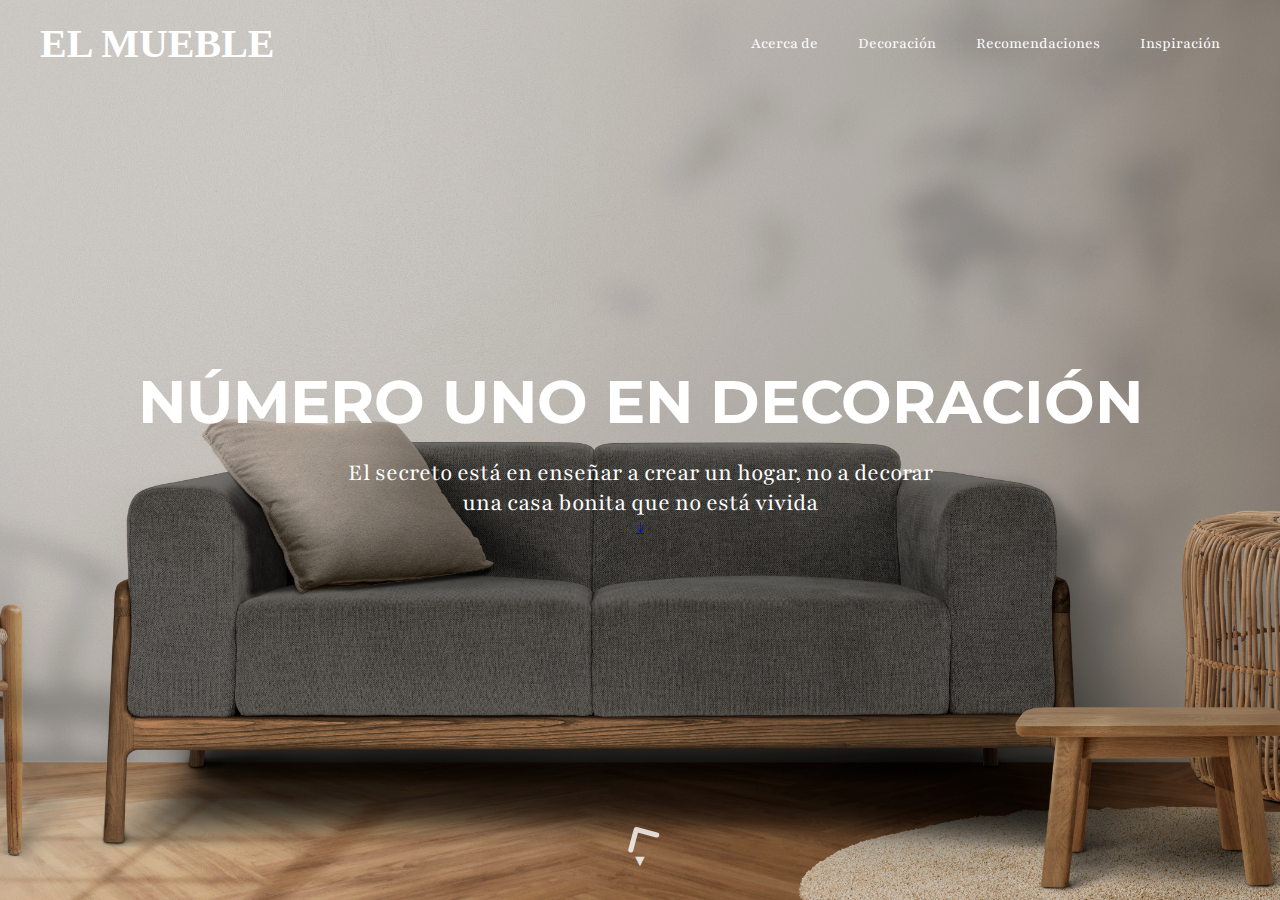
==== index.html @ ddbf0766 "Avance de proyecto" ====
<!DOCTYPE html>
<html lang="en">
<head>
    <meta charset="UTF-8">
    <meta name="viewport" content="width=device-width, initial-scale=1.0">
    <title>Document</title>
    <link rel="preconnect" href="https://fonts.googleapis.com">
<link rel="preconnect" href="https://fonts.gstatic.com" crossorigin>
<link href="https://fonts.googleapis.com/css2?family=Alegreya:ital,wght@0,400..900;1,400..900&family=Dancing+Script:wght@400..700&family=Playfair:ital,opsz,wght@0,5..1200,300..900;1,5..1200,300..900&display=swap" rel="stylesheet">
<link rel="preconnect" href="https://fonts.googleapis.com">
<link rel="preconnect" href="https://fonts.gstatic.com" crossorigin>
<link href="https://fonts.googleapis.com/css2?family=Alegreya:ital,wght@0,400..900;1,400..900&family=Dancing+Script:wght@400..700&family=Montserrat:ital,wght@0,100..900;1,100..900&family=Playfair:ital,opsz,wght@0,5..1200,300..900;1,5..1200,300..900&display=swap" rel="stylesheet">
    <link rel="stylesheet" href="styles.css">
</head>
<body>
    
</body>
</html>
<!-- Primera Parte de la Página -->
    <!-- Navbar -->
    <header>
        <nav class="navbar">
            <div class="logo">
                <h1>EL MUEBLE</h1>
            </div>
            <ul class="nav-links">
                <li><a href="#">Acerca de</a></li>
                <li><a href="#">Decoración</a></li>
                <li><a href="#">Recomendaciones</a></li>
                <li><a href="#">Inspiración</a></li>
            </ul>
        </nav>
    </header>

    <!-- Sección Principal (Hero) -->
    <section class="hero-section">
        <div class="overlay"></div>
        <div class="content">
            <h1>NÚMERO UNO EN DECORACIÓN</h1>
            <p>El secreto está en enseñar a crear un hogar, no a decorar una casa bonita que no está vivida</p>
            <a href="#next-section" class="arrow-down">&#8595;</a>
        </div>
    </section>

   <!-- Flecha de navegación hacia abajo -->
<a href="#next-section" class="scroll-down">
    &#9660;
</a>

<!-- Flecha de navegación hacia abajo -->
<a href="#next-section" class="scroll-down">
    <svg width="50" height="50" viewBox="0 0 24 24" fill="none" stroke="currentColor" stroke-width="2" stroke-linecap="round" stroke-linejoin="round" class="feather feather-chevron-down">
        <polyline points="6 9 12 15 18 9" />
    </svg>
</a>

<!-- Sección siguiente (ejemplo) -->
<section id="next-section">
    <!-- Contenido de la siguiente sección aquí -->
</section>
---- styles.css ----
:root {
    --primary-color: white;
    --secondary-color: #333;
    --accent-color: rgba(0, 0, 0, 0.053);
    --button-bg-hover: white;
    --button-text-hover: black;
    --font-family-primary: 'Arial', sans-serif;
    --font-family-secondary: 'Playfair Display', serif;
    --font-size-h1: 6rem;
    --font-size-h2: 2rem;
    --font-size-p: 1.2rem;
}

/* Reset */
* {
    margin: 0;
    padding: 0;
    box-sizing: border-box;
}

body {
    font-family: var(--font-family-primary);
    color: var(--primary-color);
    margin: 0;
    padding: 0;
}

/* Navbar styles */
.navbar {
    display: flex;
    justify-content: space-between;
    align-items: center;
    padding: 20px 40px;
    position: absolute;
    top: 0;
    width: 100%;
    z-index: 10;
}

.logo h1 {
    font-family: "Playfair Display", bold;
    font-size: 40px;
    font-weight: bold;
}

.nav-links {
    list-style: none;
    display: flex;
}

.nav-links li {
    margin: 0 20px;
}

.nav-links a {
    font-family: Playfair, regular;
    text-decoration: none;
    color: var(--primary-color);
    font-size: 1rem;
}

/* Button Styling */
.shop-now a {
    text-decoration: none;
    border: 2px solid var(--primary-color);
    padding: 10px 20px;
    border-radius: 20px;
    color: var(--primary-color);
    font-size: 1rem;
}

.shop-now a:hover {
    background-color: var(--button-bg-hover);
    color: var(--button-text-hover);
    transition: 0.3s;
}

/* Hero Section */
.hero-section {
    background: url('imagenes/FONDO-F1.jpg') no-repeat center center/cover;
    height: 100vh; /* Full screen height */
    position: relative;
    display: flex;
    justify-content: center;
    align-items: center;
    text-align: center;
}

.overlay {
    position: absolute;
    top: 0;
    left: 0;
    width: 100%;
    height: 100%;
    background-color: var(--accent-color); /* Darken background */
}

.content {
    position: relative;
    z-index: 1;
    color: var(--primary-color);
}

.content h2 {
    font-size: var(--font-size-h2);
    font-weight: 300;
    margin-bottom: 10px;
}

.content h1 {
    font-family: Montserrat, bold;
    font-size: 60px;
    font-weight: bold;
    text-transform: uppercase;
    margin-bottom: 20px;
}

.content p {
    font-family: Playfair, regular;
    font-size: 25px;
    max-width: 600px;
    margin: 0 auto;
}
/* Estilos para la flecha de navegación */
.scroll-down {
    position: absolute;
    bottom: 30px;
    left: 50%;
    transform: translateX(-50%);
    color: var(--primary-color);
    text-decoration: none;
    opacity: 0.8;
    transition: opacity 0.3s;
    z-index: 2;
}

.scroll-down svg {
    width: 60px; /* Tamaño de la flecha */
    height: 60px;
    stroke: var(--primary-color); /* Color de la flecha */
    stroke-width: 2; /* Grosor de las líneas */
    transform: rotate(150deg); /* Ajusta el ángulo aquí */
}

.scroll-down:hover {
    opacity: 1;
}

.scroll-down svg:hover {
    transform: rotate(150deg) scale(1.1); /* Amplía la flecha al pasar el mouse */
}
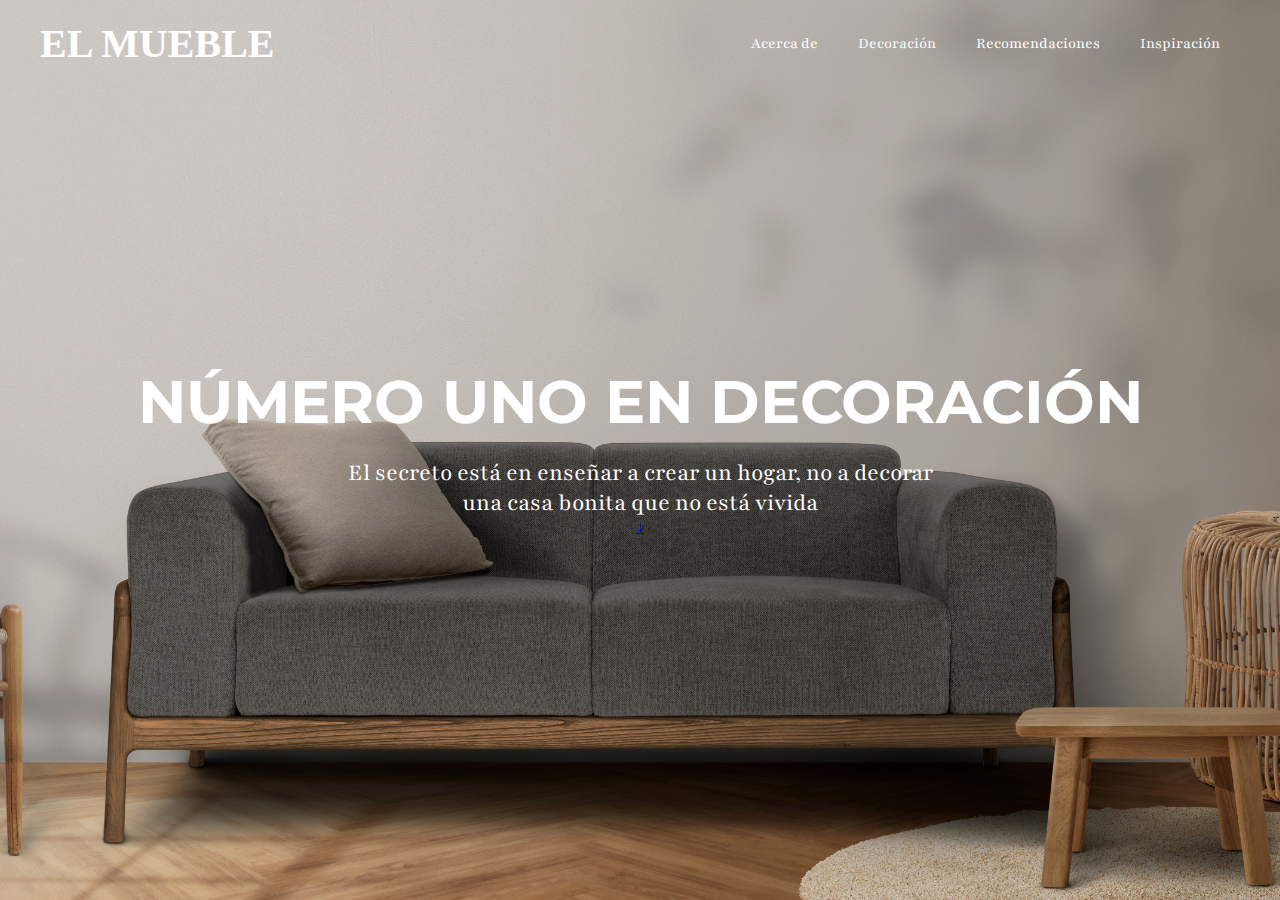
==== commit 2ad4a7c6: "cambios" ====
--- a/index.html
+++ b/index.html
@@ -3,7 +3,7 @@
 <head>
     <meta charset="UTF-8">
     <meta name="viewport" content="width=device-width, initial-scale=1.0">
-    <title>Document</title>
+    <title>El MUEBLE</title>
     <link rel="preconnect" href="https://fonts.googleapis.com">
 <link rel="preconnect" href="https://fonts.gstatic.com" crossorigin>
 <link href="https://fonts.googleapis.com/css2?family=Alegreya:ital,wght@0,400..900;1,400..900&family=Dancing+Script:wght@400..700&family=Playfair:ital,opsz,wght@0,5..1200,300..900;1,5..1200,300..900&display=swap" rel="stylesheet">
@@ -42,19 +42,3 @@
         </div>
     </section>
 
-   <!-- Flecha de navegación hacia abajo -->
-<a href="#next-section" class="scroll-down">
-    &#9660;
-</a>
-
-<!-- Flecha de navegación hacia abajo -->
-<a href="#next-section" class="scroll-down">
-    <svg width="50" height="50" viewBox="0 0 24 24" fill="none" stroke="currentColor" stroke-width="2" stroke-linecap="round" stroke-linejoin="round" class="feather feather-chevron-down">
-        <polyline points="6 9 12 15 18 9" />
-    </svg>
-</a>
-
-<!-- Sección siguiente (ejemplo) -->
-<section id="next-section">
-    <!-- Contenido de la siguiente sección aquí -->
-</section>--- a/styles.css
+++ b/styles.css
@@ -121,31 +121,3 @@
     max-width: 600px;
     margin: 0 auto;
 }
-/* Estilos para la flecha de navegación */
-.scroll-down {
-    position: absolute;
-    bottom: 30px;
-    left: 50%;
-    transform: translateX(-50%);
-    color: var(--primary-color);
-    text-decoration: none;
-    opacity: 0.8;
-    transition: opacity 0.3s;
-    z-index: 2;
-}
-
-.scroll-down svg {
-    width: 60px; /* Tamaño de la flecha */
-    height: 60px;
-    stroke: var(--primary-color); /* Color de la flecha */
-    stroke-width: 2; /* Grosor de las líneas */
-    transform: rotate(150deg); /* Ajusta el ángulo aquí */
-}
-
-.scroll-down:hover {
-    opacity: 1;
-}
-
-.scroll-down svg:hover {
-    transform: rotate(150deg) scale(1.1); /* Amplía la flecha al pasar el mouse */
-}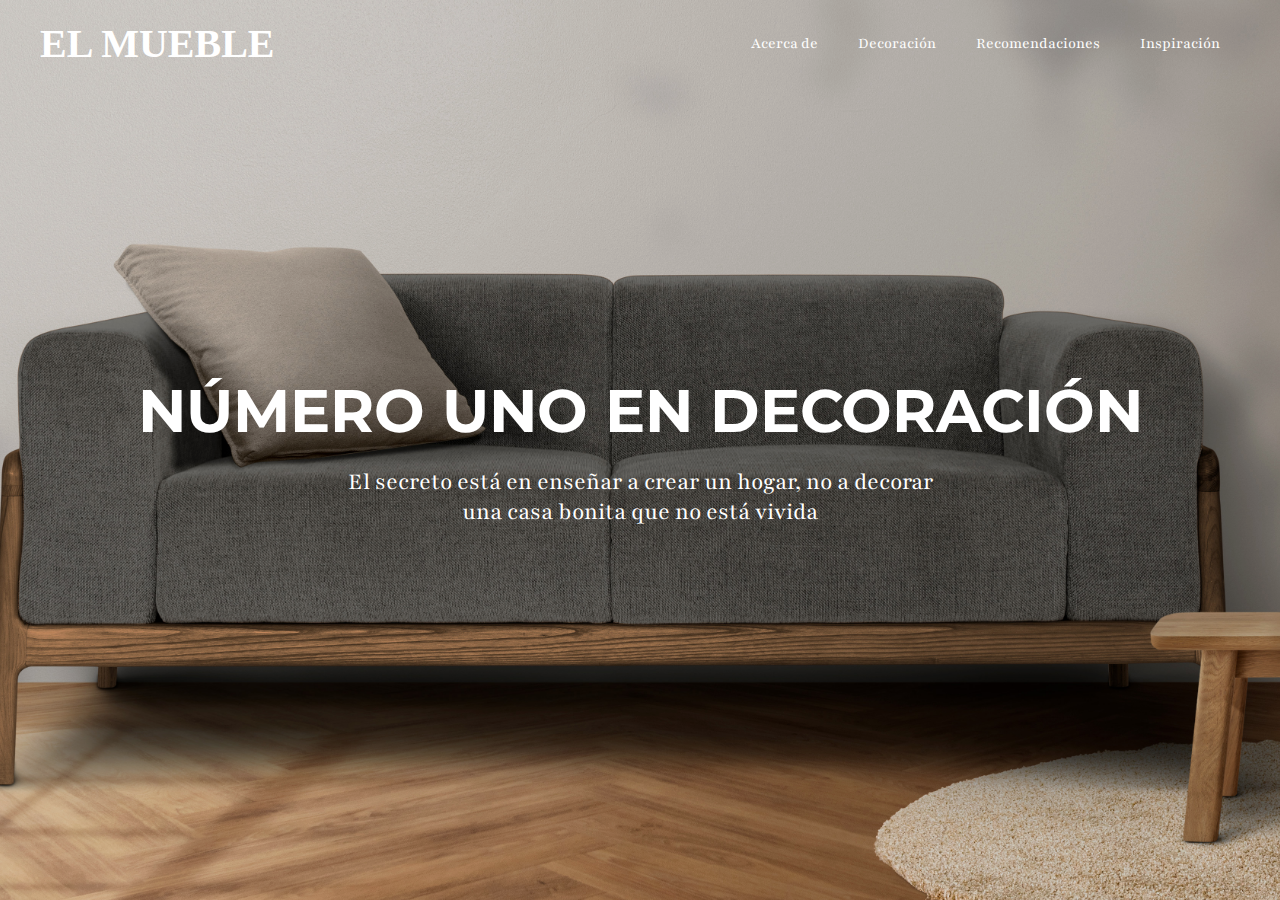
==== commit 39b7773b: "Update index.html" ====
--- a/index.html
+++ b/index.html
@@ -38,7 +38,6 @@
         <div class="content">
             <h1>NÚMERO UNO EN DECORACIÓN</h1>
             <p>El secreto está en enseñar a crear un hogar, no a decorar una casa bonita que no está vivida</p>
-            <a href="#next-section" class="arrow-down">&#8595;</a>
         </div>
     </section>
 
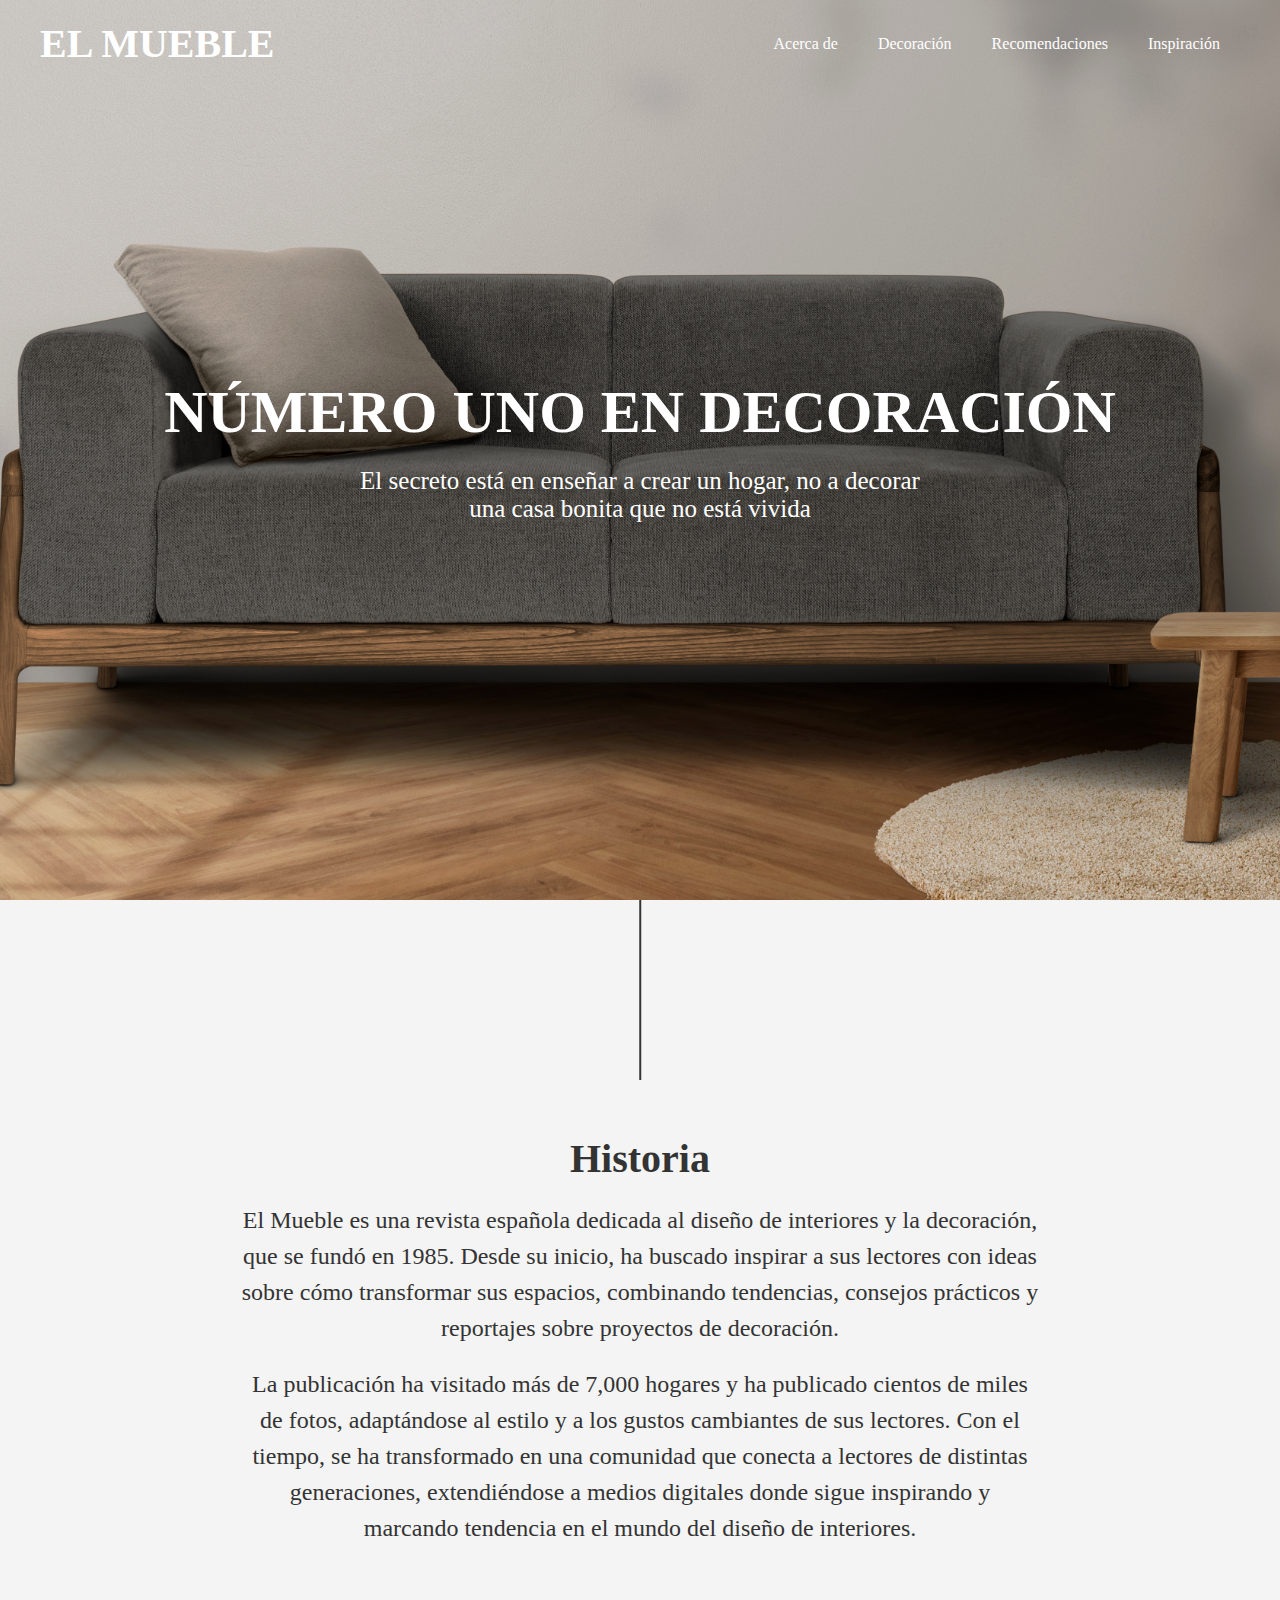
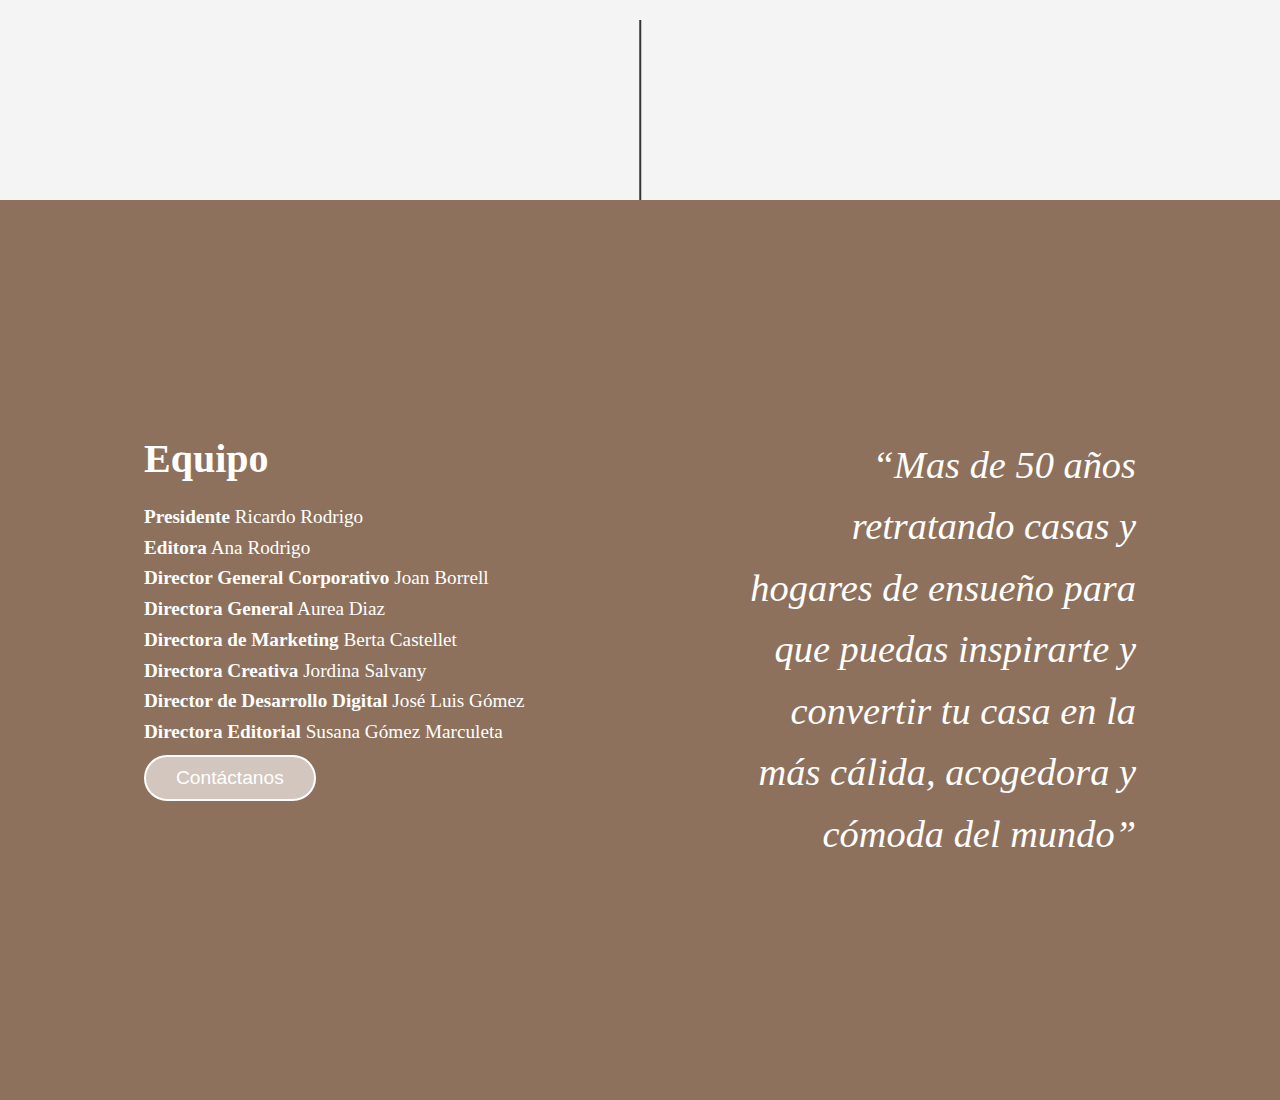
==== commit 2358d00c: "avances" ====
--- a/index.html
+++ b/index.html
@@ -5,18 +5,18 @@
     <meta name="viewport" content="width=device-width, initial-scale=1.0">
     <title>El MUEBLE</title>
     <link rel="preconnect" href="https://fonts.googleapis.com">
-<link rel="preconnect" href="https://fonts.gstatic.com" crossorigin>
-<link href="https://fonts.googleapis.com/css2?family=Alegreya:ital,wght@0,400..900;1,400..900&family=Dancing+Script:wght@400..700&family=Playfair:ital,opsz,wght@0,5..1200,300..900;1,5..1200,300..900&display=swap" rel="stylesheet">
-<link rel="preconnect" href="https://fonts.googleapis.com">
-<link rel="preconnect" href="https://fonts.gstatic.com" crossorigin>
-<link href="https://fonts.googleapis.com/css2?family=Alegreya:ital,wght@0,400..900;1,400..900&family=Dancing+Script:wght@400..700&family=Montserrat:ital,wght@0,100..900;1,100..900&family=Playfair:ital,opsz,wght@0,5..1200,300..900;1,5..1200,300..900&display=swap" rel="stylesheet">
+    <link rel="preconnect" href="https://fonts.gstatic.com" crossorigin>
+    <link href="https://fonts.googleapis.com/css2?family=Alegreya:ital,wght@0,400..900;1,400..900&family=Dancing+Script:wght@400..700&family=Playfair:ital,opsz,wght@0,5..1200,300..900;1,5..1200,300..900&display=swap" rel="stylesheet">
+    <link href="https://fonts.googleapis.com/css2?family=Alegreya:ital,wght@0,400..900;1,400..900&family=Dancing+Script:wght@400..700&family=Montserrat:ital,wght@0,100..900;1,100..900&family=Playfair:ital,opsz,wght@0,5..1200,300..900;1,5..1200,300..900&display=swap" rel="stylesheet">
     <link rel="stylesheet" href="styles.css">
+    <style>
+        /* Desplazamiento suave */
+        html {
+            scroll-behavior: smooth;
+        }
+    </style>
 </head>
 <body>
-    
-</body>
-</html>
-<!-- Primera Parte de la Página -->
     <!-- Navbar -->
     <header>
         <nav class="navbar">
@@ -24,7 +24,7 @@
                 <h1>EL MUEBLE</h1>
             </div>
             <ul class="nav-links">
-                <li><a href="#">Acerca de</a></li>
+                <li><a href="#acerca-de">Acerca de</a></li>
                 <li><a href="#">Decoración</a></li>
                 <li><a href="#">Recomendaciones</a></li>
                 <li><a href="#">Inspiración</a></li>
@@ -32,7 +32,7 @@
         </nav>
     </header>
 
-    <!-- Sección Principal (Hero) -->
+    <!-- Sección Principal -->
     <section class="hero-section">
         <div class="overlay"></div>
         <div class="content">
@@ -41,3 +41,56 @@
         </div>
     </section>
 
+    <!-- Segunda Parte de la Página (Acerca de) -->
+    <section id="acerca-de" class="acerca-de">
+        <div class="info-container">
+            <div class="linea-vertical superior"></div>
+            <div class="about-content">
+                <h1>Historia</h1>
+                <p>El Mueble es una revista española dedicada al diseño de interiores y la decoración, que se fundó en 1985. Desde su inicio, ha buscado inspirar a sus lectores con ideas sobre cómo transformar sus espacios, combinando tendencias, consejos prácticos y reportajes sobre proyectos de decoración.</p>
+                <p>La publicación ha visitado más de 7,000 hogares y ha publicado cientos de miles de fotos, adaptándose al estilo y a los gustos cambiantes de sus lectores. Con el tiempo, se ha transformado en una comunidad que conecta a lectores de distintas generaciones, extendiéndose a medios digitales donde sigue inspirando y marcando tendencia en el mundo del diseño de interiores.</p>
+            </div>
+            <div class="linea-vertical inferior"></div>
+        </div>
+    </section>
+
+    <!-- Tercera Sección -->
+    <section class="tercera-seccion" id="tercera-seccion">
+        <div class="contenido">
+            <div class="parrafo-izquierda">
+                <h1>Equipo</h1>
+                <p><span class="cargo">Presidente</span> Ricardo Rodrigo</p>
+                <p><span class="cargo">Editora</span> Ana Rodrigo</p>
+                <p><span class="cargo">Director General Corporativo</span> Joan Borrell</p>
+                <p><span class="cargo">Directora General</span> Aurea Diaz</p>
+                <p><span class="cargo">Directora de Marketing</span> Berta Castellet</p>
+                <p><span class="cargo">Directora Creativa</span> Jordina Salvany</p>
+                <p><span class="cargo">Director de Desarrollo Digital</span> José Luis Gómez</p>
+                <p><span class="cargo">Directora Editorial</span> Susana Gómez Marculeta</p>
+               <!-- Botón de Contacto -->
+<button class="btn-contact" onclick="mostrarFormulario()">Contáctanos</button>
+
+<!-- Formulario oculto inicialmente -->
+<div id="formulario-contacto" class="formulario-contacto">
+    <h2>Formulario de Contacto</h2>
+    <form id="contact-form">
+        <label for="nombre">Nombre:</label>
+        <input type="text" id="nombre" name="nombre" required>
+        <label for="email">Email:</label>
+        <input type="email" id="email" name="email" required>
+        <label for="mensaje">Mensaje:</label>
+        <textarea id="mensaje" name="mensaje" required></textarea>
+        <button type="submit">Enviar</button>
+    </form>
+</div>
+ </div>
+            <div class="parrafo-derecha">
+                <p>“Mas de 50 años retratando casas y hogares de ensueño para que puedas inspirarte y convertir tu casa en la más cálida, acogedora y cómoda del mundo”</p>
+            </div>
+        </div>
+    </section>
+
+    <!-- Enlace al archivo JavaScript -->
+    <script src="scripts.js"></script>
+</body>
+</html>
--- a/styles.css
+++ b/styles.css
@@ -1,3 +1,4 @@
+/* Variables de colores y tipografías */
 :root {
     --primary-color: white;
     --secondary-color: #333;
@@ -11,13 +12,14 @@
     --font-size-p: 1.2rem;
 }
 
-/* Reset */
+/* Reset de márgenes y padding para evitar inconsistencias entre navegadores */
 * {
     margin: 0;
     padding: 0;
     box-sizing: border-box;
 }
 
+/* Estilos generales del body */
 body {
     font-family: var(--font-family-primary);
     color: var(--primary-color);
@@ -25,7 +27,9 @@
     padding: 0;
 }
 
-/* Navbar styles */
+/* ============================================
+    NAVBAR (Barra de navegación)
+============================================= */
 .navbar {
     display: flex;
     justify-content: space-between;
@@ -38,7 +42,7 @@
 }
 
 .logo h1 {
-    font-family: "Playfair Display", bold;
+    font-family: var(--font-family-secondary);
     font-size: 40px;
     font-weight: bold;
 }
@@ -53,13 +57,15 @@
 }
 
 .nav-links a {
-    font-family: Playfair, regular;
+    font-family: var(--font-family-secondary);
     text-decoration: none;
     color: var(--primary-color);
     font-size: 1rem;
 }
 
-/* Button Styling */
+/* ============================================
+    BOTONES
+============================================= */
 .shop-now a {
     text-decoration: none;
     border: 2px solid var(--primary-color);
@@ -75,7 +81,9 @@
     transition: 0.3s;
 }
 
-/* Hero Section */
+/* ============================================
+    PRIMERA SECCIÓN (Hero Section)
+============================================= */
 .hero-section {
     background: url('imagenes/FONDO-F1.jpg') no-repeat center center/cover;
     height: 100vh; /* Full screen height */
@@ -108,7 +116,7 @@
 }
 
 .content h1 {
-    font-family: Montserrat, bold;
+    font-family: var(--font-family-secondary);
     font-size: 60px;
     font-weight: bold;
     text-transform: uppercase;
@@ -116,8 +124,256 @@
 }
 
 .content p {
-    font-family: Playfair, regular;
+    font-family: var(--font-family-secondary);
     font-size: 25px;
     max-width: 600px;
     margin: 0 auto;
 }
+
+/* ============================================
+    SEGUNDA SECCIÓN (Acerca de)
+============================================= */
+.acerca-de {
+    height: 100vh; /* Altura completa de la ventana */
+    padding: 50px 20px;
+    background-color: #f4f4f4; /* Color de fondo */
+    display: flex;
+    justify-content: center;
+    align-items: center;
+    text-align: center;
+    position: relative; /* Necesario para que las líneas se posicionen dentro de esta sección */
+}
+
+.acerca-de h1 {
+    font-family: var(--font-family-secondary);
+    font-size: 2.5rem;
+    color: var(--secondary-color);
+    margin-bottom: 20px;
+}
+
+.acerca-de p {
+    font-family: var(--font-family-secondary);
+    font-size: 1.5rem;
+    line-height: 1.5;
+    color: var(--secondary-color);
+    max-width: 800px;
+    margin: 0 auto;
+    margin-bottom: 20px;
+}
+
+/* Línea vertical decorativa centrada en la sección */
+.linea-vertical {
+    position: absolute;
+    left: 50%;
+    transform: translateX(-50%); /* Centra la línea */
+    width: 1.5px; /* Grosor de la línea */
+    background-color: rgb(53, 51, 51);
+}
+
+/* Línea vertical decorativa encima del título */
+.linea-vertical.superior {
+    top: 0; /* Posiciona la línea en la parte superior */
+    height: 20%; /* Ajusta la altura de la línea */
+}
+
+/* Línea vertical decorativa debajo del párrafo */
+.linea-vertical.inferior {
+    bottom: 0; /* Posiciona la línea en la parte inferior */
+    height: 20%; /* Ajusta la altura de la línea */
+}
+
+.btn-contact {
+    background-color: rgba(255, 255, 255, 0.6); /* Fondo con transparencia */
+    border: 2px solid white;
+    color: white;
+    padding: 10px 30px;
+    font-size: 1.2rem;
+    border-radius: 25px; /* Bordes redondeados */
+    cursor: pointer;
+    transition: background-color 0.3s, transform 0.3s;
+}
+
+.btn-contact:hover {
+    background-color: rgba(255, 255, 255, 0.8); /* Aumenta la opacidad al pasar el mouse */
+    transform: scale(1.05); /* Efecto de aumentar ligeramente el tamaño */
+}
+
+/* Estilo para el formulario de contacto */
+.formulario-contacto {
+    display: none; /* El formulario está oculto inicialmente */
+    position: fixed; /* Fija el formulario en la pantalla */
+    top: 50%; /* Centra verticalmente */
+    left: 50%; /* Centra horizontalmente */
+    transform: translate(-50%, -50%); /* Ajusta para asegurar que esté centrado */
+    background-color: rgba(255, 255, 255, 0.8); /* Fondo oscuro con algo de transparencia */
+    color: white;
+    padding: 30px;
+    border-radius: 15px;
+    width: 50%; /* Ajusta el ancho del formulario */
+    max-width: 600px; /* Máximo ancho para el formulario */
+    box-shadow: 0 4px 8px rgba(0, 0, 0, 0.3); /* Sombra suave para darle profundidad */
+    text-align: left; /* Alineación del texto dentro del formulario */
+    z-index: 100; /* Asegura que se muestre por encima de otros elementos */
+    transition: all 0.3s ease; /* Transición suave para la aparición */
+    display: flex;
+    flex-direction: column; /* Hace que los elementos dentro se organicen verticalmente */
+    justify-content: flex-start; /* Asegura que el contenido se alinee desde el principio */
+}
+
+/* Estilo del título h2 */
+.formulario-contacto h2 {
+    font-family: Playfair, regular;
+    font-size: 1.8rem; /* Tamaño moderado */
+    color: rgb(181, 163, 142); /* Color del texto */
+    margin: 0; /* Elimina el margen para ajustarlo con precisión */
+    text-align: center; /* Centrado del texto */
+    padding-bottom: 15px; /* Espacio debajo del título */
+    margin-top: 0; /* Asegura que no tenga margen arriba */
+}
+
+/* Estilos para los campos del formulario */
+.formulario-contacto input,
+.formulario-contacto textarea {
+    width: 100%;
+    padding: 12px;
+    margin: 10px 0;
+    border: 1px solid #ccc;
+    border-radius: 5px;
+    background-color: #ffffff; /* Fondo blanco para los campos de entrada */
+    color: #333; /* Color de texto en los campos */
+    font-size: 1rem; /* Tamaño de texto consistente */
+}
+
+/* Estilo para el botón de envío */
+.formulario-contacto button {
+    background-color: #998754; /* Color verde */
+    border: none;
+    color: white;
+    padding: 12px 25px;
+    border-radius: 5px;
+    cursor: pointer;
+    font-size: 1rem;
+    width: 100%; /* El botón ocupa el 100% del ancho del formulario */
+    transition: background-color 0.3s ease, transform 0.3s ease; /* Transición suave */
+}
+
+/* Efecto hover para el botón de envío */
+.formulario-contacto button:hover {
+    background-color: #fcf4e5; /* Color verde más oscuro */
+    transform: scale(1.05); /* Aumenta ligeramente el tamaño del botón al pasar el mouse */
+}
+
+/* Estilos para las etiquetas de los campos */
+.formulario-contacto label {
+    font-size: 1rem;
+    font-weight: bold;
+    margin-bottom: 5px;
+    display: inline-block;
+    color: #746054;
+}
+
+/* Estilo para el formulario cuando está visible (se añade la clase show) */
+.formulario-contacto.show {
+    display: flex;
+    justify-content: center;
+    align-items: center;
+}
+
+/* Estilo para el contenedor del formulario de contacto (fondo transparente) */
+.overlay-form {
+    position: fixed;
+    top: 0;
+    left: 0;
+    width: 100%;
+    height: 100%;
+    background-color: rgba(142, 110, 65, 0.5); /* Fondo semitransparente para el overlay */
+    z-index: 99; /* Asegura que el overlay cubra todo el contenido */
+}
+
+/* Estilo para el mensaje de éxito */
+.mensaje-exito {
+    color: rgb(158, 136, 100);
+    padding: 20px;
+    text-align: center;
+    border-radius: 10px;
+    font-size: 1.5rem;
+    width: 100%;
+    max-width: 400px; /* Ancho máximo del mensaje */
+    margin: 0 auto;
+    display: flex;
+    flex-direction: column;
+    justify-content: center;
+    align-items: center;
+}
+
+/* Aseguramos que el botón de Aceptar tenga el mismo estilo que el de Contactanos */
+.mensaje-exito button {
+    background-color: rgba(187, 161, 127, 0.6); /* Fondo blanco con transparencia */
+    border: 2px solid rgb(255, 255, 255);
+    color: rgb(255, 255, 255);
+    padding: 10px 30px;
+    font-size: 1.2rem;
+    border-radius: 25px; /* Bordes redondeados */
+    cursor: pointer;
+    transition: background-color 0.3s, transform 0.3s;
+    margin-top: 20px;
+}
+
+.mensaje-exito button:hover {
+    background-color: rgba(255, 255, 255, 0.8); /* Aumenta la opacidad al pasar el mouse */
+    transform: scale(1.05); /* Efecto de aumentar ligeramente el tamaño */
+}
+
+/* ============================================
+    TERCERA SECCIÓN
+============================================= */
+.tercera-seccion {
+    background-color: #8e715c; /* Color café */
+    color: white;
+    height: 100vh; /* Ocupa toda la altura de la pantalla */
+    display: flex;
+    justify-content: center;
+    align-items: center;
+    padding: 20px;
+    scroll-snap-align: start; /* Asegura que se haga scroll manual a esta sección */
+}
+
+.contenido {
+    display: flex;
+    justify-content: space-between;
+    width: 80%; /* Puedes ajustar el ancho según sea necesario */
+}
+
+.parrafo-izquierda {
+    font-size: 2.5rem;
+    width: 40%; /* Ajusta el ancho para que se vea equilibrado */
+    text-align: left;
+}
+
+.parrafo-derecha {
+    font-family: var(--font-family-secondary);
+    font-style: italic;
+    width: 40%;
+    text-align: right;
+}
+
+.parrafo-izquierda h1 {
+    font-family: var(--font-family-secondary);
+    font-size: 2.5rem;
+    margin-bottom: 20px;
+}
+
+.parrafo-izquierda p {
+    font-family: var(--font-family-secondary);
+    font-size: 1.2rem;
+    line-height: 1.6;
+}
+
+.cargo {
+    font-weight: bold;
+}
+
+.parrafo-derecha p {
+    font-size: 2.4rem;
+    line-height: 1.6;
+}
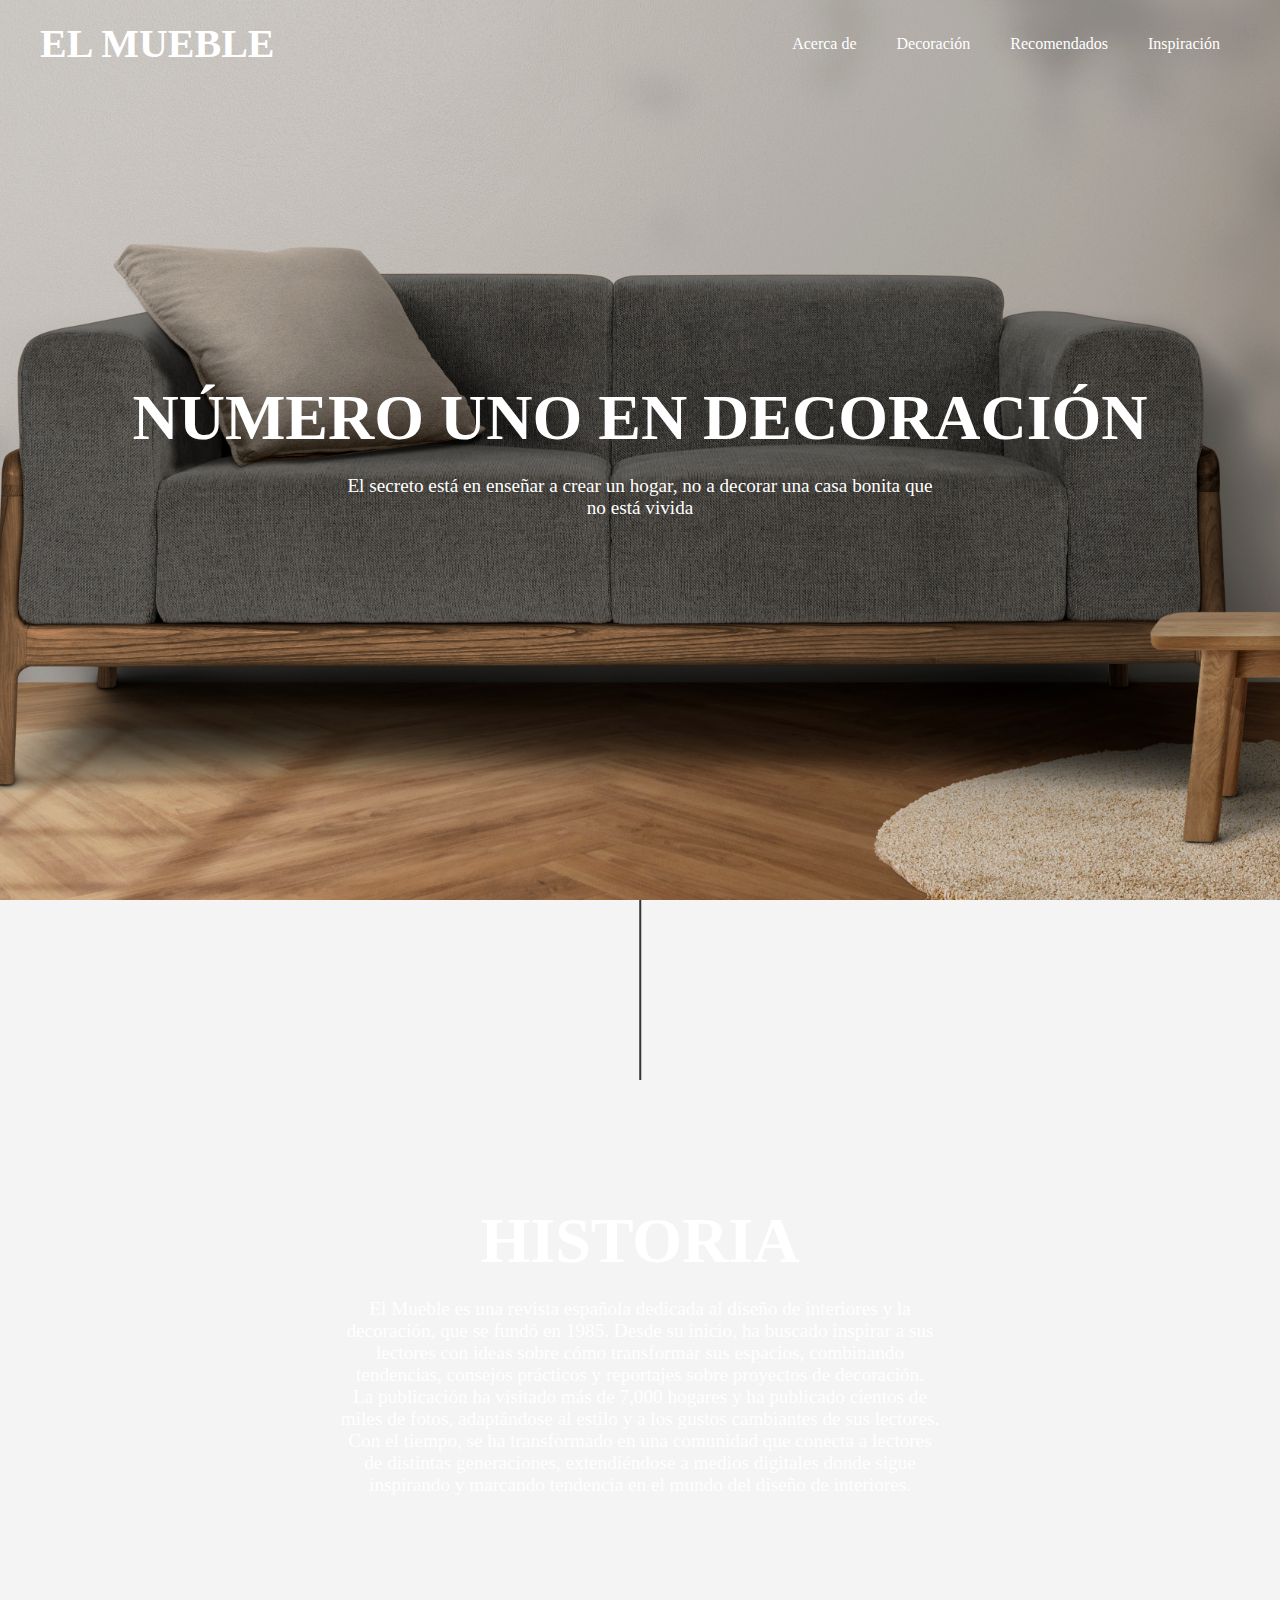
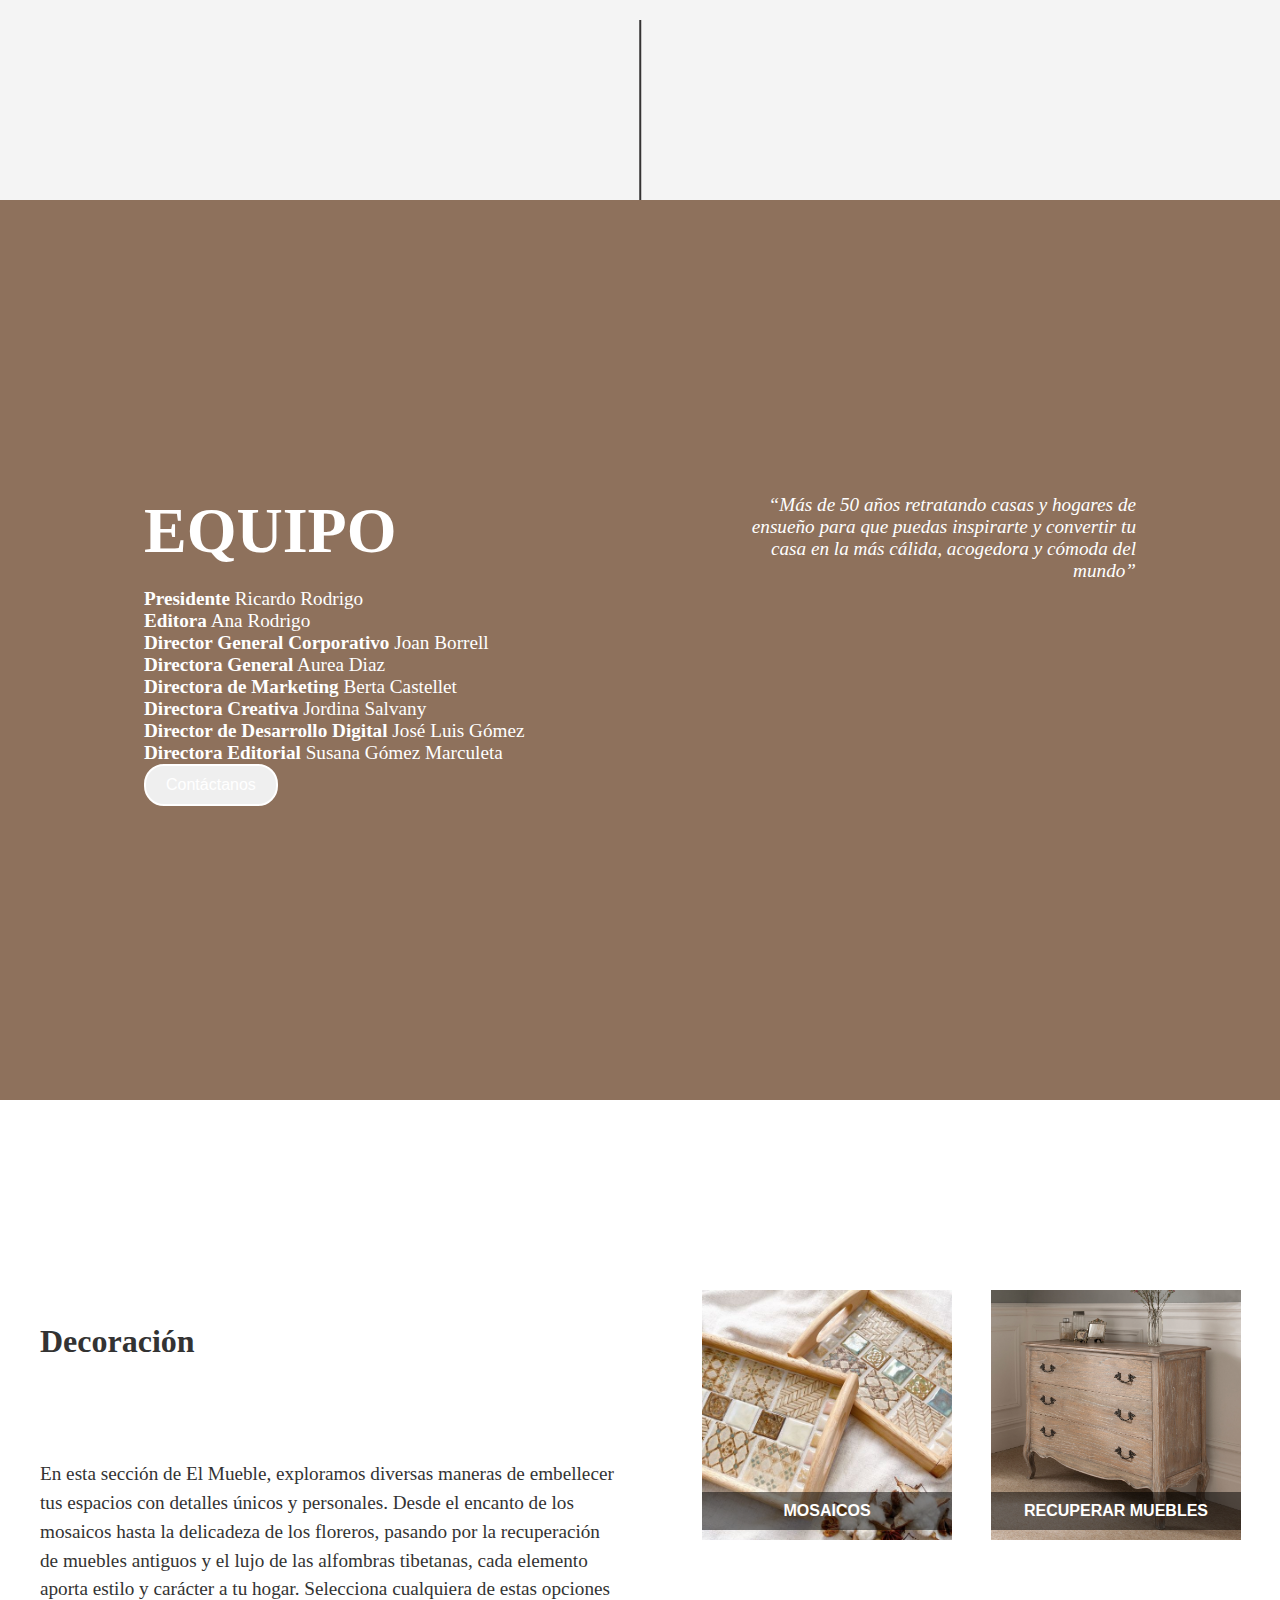
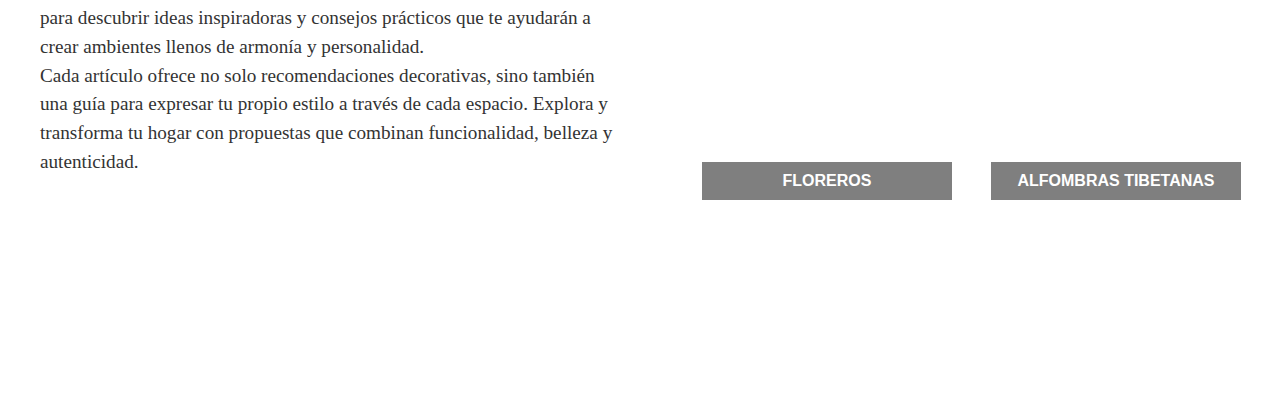
==== commit 78863249: "avance" ====
--- a/index.html
+++ b/index.html
@@ -6,8 +6,10 @@
     <title>El MUEBLE</title>
     <link rel="preconnect" href="https://fonts.googleapis.com">
     <link rel="preconnect" href="https://fonts.gstatic.com" crossorigin>
-    <link href="https://fonts.googleapis.com/css2?family=Alegreya:ital,wght@0,400..900;1,400..900&family=Dancing+Script:wght@400..700&family=Playfair:ital,opsz,wght@0,5..1200,300..900;1,5..1200,300..900&display=swap" rel="stylesheet">
     <link href="https://fonts.googleapis.com/css2?family=Alegreya:ital,wght@0,400..900;1,400..900&family=Dancing+Script:wght@400..700&family=Montserrat:ital,wght@0,100..900;1,100..900&family=Playfair:ital,opsz,wght@0,5..1200,300..900;1,5..1200,300..900&display=swap" rel="stylesheet">
+    <link rel="preconnect" href="https://fonts.googleapis.com">
+    <link rel="preconnect" href="https://fonts.gstatic.com" crossorigin>
+    <link href="https://fonts.googleapis.com/css2?family=Alegreya:ital,wght@0,400..900;1,400..900&family=Dancing+Script:wght@400..700&family=Montserrat:ital,wght@0,100..900;1,100..900&family=Playfair:ital,opsz,wght@0,5..1200,300..900;1,5..1200,300..900&family=Roboto:ital,wght@0,100;0,300;0,400;0,500;0,700;0,900;1,100;1,300;1,400;1,500;1,700;1,900&display=swap" rel="stylesheet">
     <link rel="stylesheet" href="styles.css">
     <style>
         /* Desplazamiento suave */
@@ -23,11 +25,39 @@
             <div class="logo">
                 <h1>EL MUEBLE</h1>
             </div>
+            <!-- Icono del menú -->
+            <div class="menu-toggle" onclick="toggleMenu()">
+                <span class="bar"></span>
+                <span class="bar"></span>
+                <span class="bar"></span>
+            </div>
+            <!-- Enlaces del menú -->
             <ul class="nav-links">
                 <li><a href="#acerca-de">Acerca de</a></li>
-                <li><a href="#">Decoración</a></li>
-                <li><a href="#">Recomendaciones</a></li>
-                <li><a href="#">Inspiración</a></li>
+                <li><a href="#decoracion">Decoración</a>
+                    <!-- Submenú de Decoración -->
+                    <ul class="submenu">
+                        <li><a href="#decoracion-modernista">Modernista</a></li>
+                        <li><a href="#decoracion-clasica">Clásica</a></li>
+                        <li><a href="#decoracion-contemporanea">Contemporánea</a></li>
+                    </ul>
+                </li>
+                <li><a href="#Recomendados">Recomendados</a>
+                    <!-- Submenú de Inspiración -->
+                    <ul class="submenu">
+                        <li><a href="#inspiracion-paisajismo">Paisajismo</a></li>
+                        <li><a href="#inspiracion-arte">Arte</a></li>
+                        <li><a href="#inspiracion-escultura">Escultura</a></li>
+                    </ul>
+                </li>
+                <li><a href="#inspiracion">Inspiración</a>
+                    <!-- Submenú de Recomendados -->
+                    <ul class="submenu">
+                        <li><a href="#recomendados-muebles">Muebles</a></li>
+                        <li><a href="#recomendados-accesorios">Accesorios</a></li>
+                        <li><a href="#recomendados-tendencias">Tendencias</a></li>
+                    </ul>
+                </li>
             </ul>
         </nav>
     </header>
@@ -67,11 +97,12 @@
                 <p><span class="cargo">Directora Creativa</span> Jordina Salvany</p>
                 <p><span class="cargo">Director de Desarrollo Digital</span> José Luis Gómez</p>
                 <p><span class="cargo">Directora Editorial</span> Susana Gómez Marculeta</p>
-               <!-- Botón de Contacto -->
-<button class="btn-contact" onclick="mostrarFormulario()">Contáctanos</button>
+                
+                <!-- Botón de Contacto -->
+                <button class="btn-contact" onclick="mostrarFormulario()">Contáctanos</button>
 
 <!-- Formulario oculto inicialmente -->
-<div id="formulario-contacto" class="formulario-contacto">
+<div id="formulario-contacto" class="formulario-contacto" style="display:none;">
     <h2>Formulario de Contacto</h2>
     <form id="contact-form">
         <label for="nombre">Nombre:</label>
@@ -83,14 +114,39 @@
         <button type="submit">Enviar</button>
     </form>
 </div>
- </div>
+            </div>
             <div class="parrafo-derecha">
-                <p>“Mas de 50 años retratando casas y hogares de ensueño para que puedas inspirarte y convertir tu casa en la más cálida, acogedora y cómoda del mundo”</p>
+                <p>“Más de 50 años retratando casas y hogares de ensueño para que puedas inspirarte y convertir tu casa en la más cálida, acogedora y cómoda del mundo”</p>
             </div>
         </div>
     </section>
 
     <!-- Enlace al archivo JavaScript -->
     <script src="scripts.js"></script>
+
+<!-- Cuarta Sección -->
+<section class="cuarta-seccion">
+    <div class="texto-izquierda">
+        <h2>Decoración</h2>
+        <p>En esta sección de El Mueble, exploramos diversas maneras de embellecer tus espacios con detalles únicos y personales. Desde el encanto de los mosaicos hasta la delicadeza de los floreros, pasando por la recuperación de muebles antiguos y el lujo de las alfombras tibetanas, cada elemento aporta estilo y carácter a tu hogar. Selecciona cualquiera de estas opciones para descubrir ideas inspiradoras y consejos prácticos que te ayudarán a crear ambientes llenos de armonía y personalidad.</p>
+        <p>Cada artículo ofrece no solo recomendaciones decorativas, sino también una guía para expresar tu propio estilo a través de cada espacio. Explora y transforma tu hogar con propuestas que combinan funcionalidad, belleza y autenticidad.</p>
+    </div>
+    <div class="cuadrados-derecha">
+        <div class="cuadrado" style="background-image: url('imagenes/MOSAICOS.1.jpg');">
+            <span>MOSAICOS</span>
+        </div>
+        <div class="cuadrado" style="background-image: url('imagenes/RECUPERARMUEBLES.1.jpg');">
+            <span>RECUPERAR MUEBLES</span>
+        </div>
+        <div class="cuadrado" style="background-image: url('imagenes/FLOREROS.1.jpg');">
+            <span>FLOREROS</span>
+        </div>
+        <div class="cuadrado" style="background-image: url('imagenes/ALFOMBRAS.1.jpg');">
+            <span>ALFOMBRAS TIBETANAS</span>
+        </div>
+    </div>
+</section>
+
+
 </body>
 </html>
--- a/styles.css
+++ b/styles.css
@@ -7,19 +7,18 @@
     --button-text-hover: black;
     --font-family-primary: 'Arial', sans-serif;
     --font-family-secondary: 'Playfair Display', serif;
-    --font-size-h1: 6rem;
+    --font-size-h1: 4rem;
     --font-size-h2: 2rem;
     --font-size-p: 1.2rem;
 }
 
-/* Reset de márgenes y padding para evitar inconsistencias entre navegadores */
+/* Reset de márgenes y padding */
 * {
     margin: 0;
     padding: 0;
     box-sizing: border-box;
 }
 
-/* Estilos generales del body */
 body {
     font-family: var(--font-family-primary);
     color: var(--primary-color);
@@ -27,9 +26,7 @@
     padding: 0;
 }
 
-/* ============================================
-    NAVBAR (Barra de navegación)
-============================================= */
+/* NAVBAR */
 .navbar {
     display: flex;
     justify-content: space-between;
@@ -63,30 +60,28 @@
     font-size: 1rem;
 }
 
-/* ============================================
-    BOTONES
-============================================= */
-.shop-now a {
+/* BOTONES */
+.shop-now a, .btn-contact, .mensaje-exito button {
     text-decoration: none;
     border: 2px solid var(--primary-color);
     padding: 10px 20px;
     border-radius: 20px;
     color: var(--primary-color);
     font-size: 1rem;
-}
-
-.shop-now a:hover {
+    cursor: pointer;
+    transition: 0.3s;
+}
+
+.shop-now a:hover, .btn-contact:hover, .mensaje-exito button:hover {
     background-color: var(--button-bg-hover);
     color: var(--button-text-hover);
-    transition: 0.3s;
-}
-
-/* ============================================
-    PRIMERA SECCIÓN (Hero Section)
-============================================= */
+    transform: scale(1.05);
+}
+
+/* HERO SECTION */
 .hero-section {
     background: url('imagenes/FONDO-F1.jpg') no-repeat center center/cover;
-    height: 100vh; /* Full screen height */
+    height: 100vh;
     position: relative;
     display: flex;
     justify-content: center;
@@ -100,197 +95,123 @@
     left: 0;
     width: 100%;
     height: 100%;
-    background-color: var(--accent-color); /* Darken background */
+    background-color: var(--accent-color);
 }
 
 .content {
     position: relative;
     z-index: 1;
     color: var(--primary-color);
-}
-
-.content h2 {
-    font-size: var(--font-size-h2);
-    font-weight: 300;
-    margin-bottom: 10px;
-}
-
-.content h1 {
-    font-family: var(--font-family-secondary);
-    font-size: 60px;
+    text-align: center;
+}
+
+.content h1, .acerca-de h1, .parrafo-izquierda h1 {
+    font-family: var(--font-family-secondary);
+    font-size: var(--font-size-h1);
     font-weight: bold;
     text-transform: uppercase;
     margin-bottom: 20px;
 }
 
-.content p {
-    font-family: var(--font-family-secondary);
-    font-size: 25px;
-    max-width: 600px;
-    margin: 0 auto;
-}
-
-/* ============================================
-    SEGUNDA SECCIÓN (Acerca de)
-============================================= */
+.content p, .acerca-de p, .parrafo-izquierda p, .parrafo-derecha p {
+    font-family: var(--font-family-secondary);
+    font-size: var(--font-size-p);
+    max-width: 600px;margin: 0 auto;
+}
+
+/* ACERCA DE */
 .acerca-de {
-    height: 100vh; /* Altura completa de la ventana */
+    height: 100vh;
     padding: 50px 20px;
-    background-color: #f4f4f4; /* Color de fondo */
+    background-color: #f4f4f4;
     display: flex;
     justify-content: center;
     align-items: center;
     text-align: center;
-    position: relative; /* Necesario para que las líneas se posicionen dentro de esta sección */
-}
-
-.acerca-de h1 {
-    font-family: var(--font-family-secondary);
-    font-size: 2.5rem;
-    color: var(--secondary-color);
-    margin-bottom: 20px;
-}
-
-.acerca-de p {
-    font-family: var(--font-family-secondary);
-    font-size: 1.5rem;
-    line-height: 1.5;
-    color: var(--secondary-color);
-    max-width: 800px;
-    margin: 0 auto;
-    margin-bottom: 20px;
-}
-
-/* Línea vertical decorativa centrada en la sección */
+    position: relative;
+}
+
 .linea-vertical {
     position: absolute;
     left: 50%;
-    transform: translateX(-50%); /* Centra la línea */
-    width: 1.5px; /* Grosor de la línea */
+    transform: translateX(-50%);
+    width: 1.5px;
     background-color: rgb(53, 51, 51);
 }
 
-/* Línea vertical decorativa encima del título */
 .linea-vertical.superior {
-    top: 0; /* Posiciona la línea en la parte superior */
-    height: 20%; /* Ajusta la altura de la línea */
-}
-
-/* Línea vertical decorativa debajo del párrafo */
+    top: 0;
+    height: 20%;
+}
+
 .linea-vertical.inferior {
-    bottom: 0; /* Posiciona la línea en la parte inferior */
-    height: 20%; /* Ajusta la altura de la línea */
-}
-
-.btn-contact {
-    background-color: rgba(255, 255, 255, 0.6); /* Fondo con transparencia */
-    border: 2px solid white;
-    color: white;
-    padding: 10px 30px;
-    font-size: 1.2rem;
-    border-radius: 25px; /* Bordes redondeados */
-    cursor: pointer;
-    transition: background-color 0.3s, transform 0.3s;
-}
-
-.btn-contact:hover {
-    background-color: rgba(255, 255, 255, 0.8); /* Aumenta la opacidad al pasar el mouse */
-    transform: scale(1.05); /* Efecto de aumentar ligeramente el tamaño */
-}
-
-/* Estilo para el formulario de contacto */
+    bottom: 0;
+    height: 20%;
+}
+
+/* FORMULARIO DE CONTACTO */
 .formulario-contacto {
-    display: none; /* El formulario está oculto inicialmente */
-    position: fixed; /* Fija el formulario en la pantalla */
-    top: 50%; /* Centra verticalmente */
-    left: 50%; /* Centra horizontalmente */
-    transform: translate(-50%, -50%); /* Ajusta para asegurar que esté centrado */
-    background-color: rgba(255, 255, 255, 0.8); /* Fondo oscuro con algo de transparencia */
+    display: none;
+    position: fixed;
+    top: 50%;
+    left: 50%;
+    transform: translate(-50%, -50%);
+    background-color: rgba(255, 255, 255, 0.8);
     color: white;
     padding: 30px;
     border-radius: 15px;
-    width: 50%; /* Ajusta el ancho del formulario */
-    max-width: 600px; /* Máximo ancho para el formulario */
-    box-shadow: 0 4px 8px rgba(0, 0, 0, 0.3); /* Sombra suave para darle profundidad */
-    text-align: left; /* Alineación del texto dentro del formulario */
-    z-index: 100; /* Asegura que se muestre por encima de otros elementos */
-    transition: all 0.3s ease; /* Transición suave para la aparición */
-    display: flex;
-    flex-direction: column; /* Hace que los elementos dentro se organicen verticalmente */
-    justify-content: flex-start; /* Asegura que el contenido se alinee desde el principio */
-}
-
-/* Estilo del título h2 */
+    width: 50%;
+    max-width: 600px;
+    box-shadow: 0 4px 8px rgba(0, 0, 0, 0.3);
+    text-align: left;
+    z-index: 100;
+    display: flex;
+    flex-direction: column;
+    justify-content: flex-start;
+}
+
 .formulario-contacto h2 {
     font-family: Playfair, regular;
-    font-size: 1.8rem; /* Tamaño moderado */
-    color: rgb(181, 163, 142); /* Color del texto */
-    margin: 0; /* Elimina el margen para ajustarlo con precisión */
-    text-align: center; /* Centrado del texto */
-    padding-bottom: 15px; /* Espacio debajo del título */
-    margin-top: 0; /* Asegura que no tenga margen arriba */
-}
-
-/* Estilos para los campos del formulario */
-.formulario-contacto input,
-.formulario-contacto textarea {
+    font-size: 1.8rem;
+    color: rgb(181, 163, 142);
+    text-align: center;
+    margin-top: 0;
+}
+
+.formulario-contacto input, .formulario-contacto textarea {
     width: 100%;
     padding: 12px;
     margin: 10px 0;
     border: 1px solid #ccc;
     border-radius: 5px;
-    background-color: #ffffff; /* Fondo blanco para los campos de entrada */
-    color: #333; /* Color de texto en los campos */
-    font-size: 1rem; /* Tamaño de texto consistente */
-}
-
-/* Estilo para el botón de envío */
+    background-color: #ffffff;
+    color: #333;
+    font-size: 1rem;
+}
+
 .formulario-contacto button {
-    background-color: #998754; /* Color verde */
+    background-color: #998754;
     border: none;
     color: white;
     padding: 12px 25px;
     border-radius: 5px;
+    font-size: 1rem;
+    width: 100%;
     cursor: pointer;
-    font-size: 1rem;
-    width: 100%; /* El botón ocupa el 100% del ancho del formulario */
-    transition: background-color 0.3s ease, transform 0.3s ease; /* Transición suave */
-}
-
-/* Efecto hover para el botón de envío */
-.formulario-contacto button:hover {
-    background-color: #fcf4e5; /* Color verde más oscuro */
-    transform: scale(1.05); /* Aumenta ligeramente el tamaño del botón al pasar el mouse */
-}
-
-/* Estilos para las etiquetas de los campos */
-.formulario-contacto label {
-    font-size: 1rem;
-    font-weight: bold;
-    margin-bottom: 5px;
-    display: inline-block;
-    color: #746054;
-}
-
-/* Estilo para el formulario cuando está visible (se añade la clase show) */
-.formulario-contacto.show {
-    display: flex;
-    justify-content: center;
-    align-items: center;
-}
-
-/* Estilo para el contenedor del formulario de contacto (fondo transparente) */
+}
+
+/* OVERLAY FORM */
 .overlay-form {
     position: fixed;
     top: 0;
     left: 0;
     width: 100%;
     height: 100%;
-    background-color: rgba(142, 110, 65, 0.5); /* Fondo semitransparente para el overlay */
-    z-index: 99; /* Asegura que el overlay cubra todo el contenido */
-}
-
-/* Estilo para el mensaje de éxito */
+    background-color: rgba(142, 110, 65, 0.5);
+    z-index: 99;
+}
+
+/* MENSAJE DE ÉXITO */
 .mensaje-exito {
     color: rgb(158, 136, 100);
     padding: 20px;
@@ -298,7 +219,7 @@
     border-radius: 10px;
     font-size: 1.5rem;
     width: 100%;
-    max-width: 400px; /* Ancho máximo del mensaje */
+    max-width: 400px;
     margin: 0 auto;
     display: flex;
     flex-direction: column;
@@ -306,74 +227,178 @@
     align-items: center;
 }
 
-/* Aseguramos que el botón de Aceptar tenga el mismo estilo que el de Contactanos */
-.mensaje-exito button {
-    background-color: rgba(187, 161, 127, 0.6); /* Fondo blanco con transparencia */
-    border: 2px solid rgb(255, 255, 255);
-    color: rgb(255, 255, 255);
-    padding: 10px 30px;
-    font-size: 1.2rem;
-    border-radius: 25px; /* Bordes redondeados */
-    cursor: pointer;
-    transition: background-color 0.3s, transform 0.3s;
-    margin-top: 20px;
-}
-
-.mensaje-exito button:hover {
-    background-color: rgba(255, 255, 255, 0.8); /* Aumenta la opacidad al pasar el mouse */
-    transform: scale(1.05); /* Efecto de aumentar ligeramente el tamaño */
-}
-
-/* ============================================
-    TERCERA SECCIÓN
-============================================= */
+/* TERCERA SECCIÓN */
 .tercera-seccion {
-    background-color: #8e715c; /* Color café */
+    background-color: #8e715c;
     color: white;
-    height: 100vh; /* Ocupa toda la altura de la pantalla */
+    height: 100vh;
     display: flex;
     justify-content: center;
     align-items: center;
     padding: 20px;
-    scroll-snap-align: start; /* Asegura que se haga scroll manual a esta sección */
 }
 
 .contenido {
     display: flex;
     justify-content: space-between;
-    width: 80%; /* Puedes ajustar el ancho según sea necesario */
-}
-
-.parrafo-izquierda {
-    font-size: 2.5rem;
-    width: 40%; /* Ajusta el ancho para que se vea equilibrado */
-    text-align: left;
+    width: 80%;
+}
+
+.parrafo-izquierda, .parrafo-derecha {
+    width: 40%;
 }
 
 .parrafo-derecha {
     font-family: var(--font-family-secondary);
     font-style: italic;
-    width: 40%;
     text-align: right;
-}
-
-.parrafo-izquierda h1 {
-    font-family: var(--font-family-secondary);
-    font-size: 2.5rem;
-    margin-bottom: 20px;
-}
-
-.parrafo-izquierda p {
-    font-family: var(--font-family-secondary);
-    font-size: 1.2rem;
-    line-height: 1.6;
 }
 
 .cargo {
     font-weight: bold;
 }
 
-.parrafo-derecha p {
-    font-size: 2.4rem;
-    line-height: 1.6;
-}
+/* Navegación en pantallas grandes */
+.navbar {
+    display: flex;
+    justify-content: space-between;
+    align-items: center;
+    padding: 20px 40px;
+    position: absolute;
+    top: 0;
+    width: 100%;
+    z-index: 10;
+}
+
+.nav-links {
+    list-style: none;
+    display: flex;
+    transition: all 0.3s ease-in-out;
+}
+
+.nav-links li {
+    margin: 0 20px;
+}
+
+.nav-links a {
+    font-family: var(--font-family-secondary);
+    text-decoration: none;
+    color: var(--primary-color);
+    font-size: 1rem;
+}
+
+/* Estilo del botón de menú para móviles */
+.menu-toggle {
+    display: none;
+    flex-direction: column;
+    cursor: pointer;
+}
+
+.bar {
+    width: 25px;
+    height: 3px;
+    background-color: var(--primary-color);
+    margin: 4px 0;
+}
+
+/* Mostrar el botón de menú en pantallas pequeñas */
+@media (max-width: 768px) {
+    .nav-links {
+        display: none; /* Ocultar menú por defecto */
+        width: 100%;
+        text-align: center;
+        flex-direction: column;
+        background-color: #333;
+        position: absolute;
+        top: 70px;
+        left: 0;
+        padding: 10px 0;
+    }
+}
+.nav-links li {
+    position: relative;
+}
+
+.submenu {
+    display: none;
+    position: absolute;
+    top: 100%;
+    left: 0;
+    background-color: #333;
+    list-style: none;
+    padding: 10px 0;
+}
+
+.submenu li {
+    padding: 10px 20px;
+}
+
+.nav-links li:hover .submenu {
+    display: block;
+}
+
+/* CUARTA SECCIÓN */
+.cuarta-seccion {
+    display: flex;
+    justify-content: space-between;
+    align-items: center;
+    height: 100vh;
+    padding: 20px;
+    color: var(--secondary-color);
+    background-color: var(--primary-color);
+}
+
+.cuarta-seccion .texto-izquierda {
+    width: 50%;
+    padding: 20px;
+}
+
+.cuarta-seccion h2 {
+    font-family: var(--font-family-secondary);
+    font-size: var(--font-size-h2);
+    color: var(--secondary-color);
+    margin-bottom: 100px;
+}
+
+.cuarta-seccion p {
+    font-family: var(--font-family-secondary);
+    font-size: var(--font-size-p);
+    color: var(--secondary-color);
+    line-height: 1.5;
+}
+
+.cuadrados-derecha {
+    width: 45%;
+    display: grid;
+    grid-template-columns: 1fr 1fr;
+    gap: 20px;
+}
+
+.cuadrado {
+    width: 250px;
+    height: 250px;
+    background-size: cover;
+    background-position: center;
+    display: flex;
+    align-items: flex-end;
+    justify-content: center;
+    position: relative;
+    transition: transform 0.3s ease, opacity 0.3s ease;
+}
+
+.cuadrado:hover {
+    transform: scale(1.1);
+    opacity: 0.9;
+}
+
+.cuadrado span {
+    background-color: rgba(0, 0, 0, 0.5); /* Fondo semi-transparente para texto */
+    color: white;
+    padding: 10px;
+    font-size: 16px;
+    text-align: center;
+    font-weight: bold;
+    position: absolute;
+    bottom: 10px;
+    width: 100%;
+}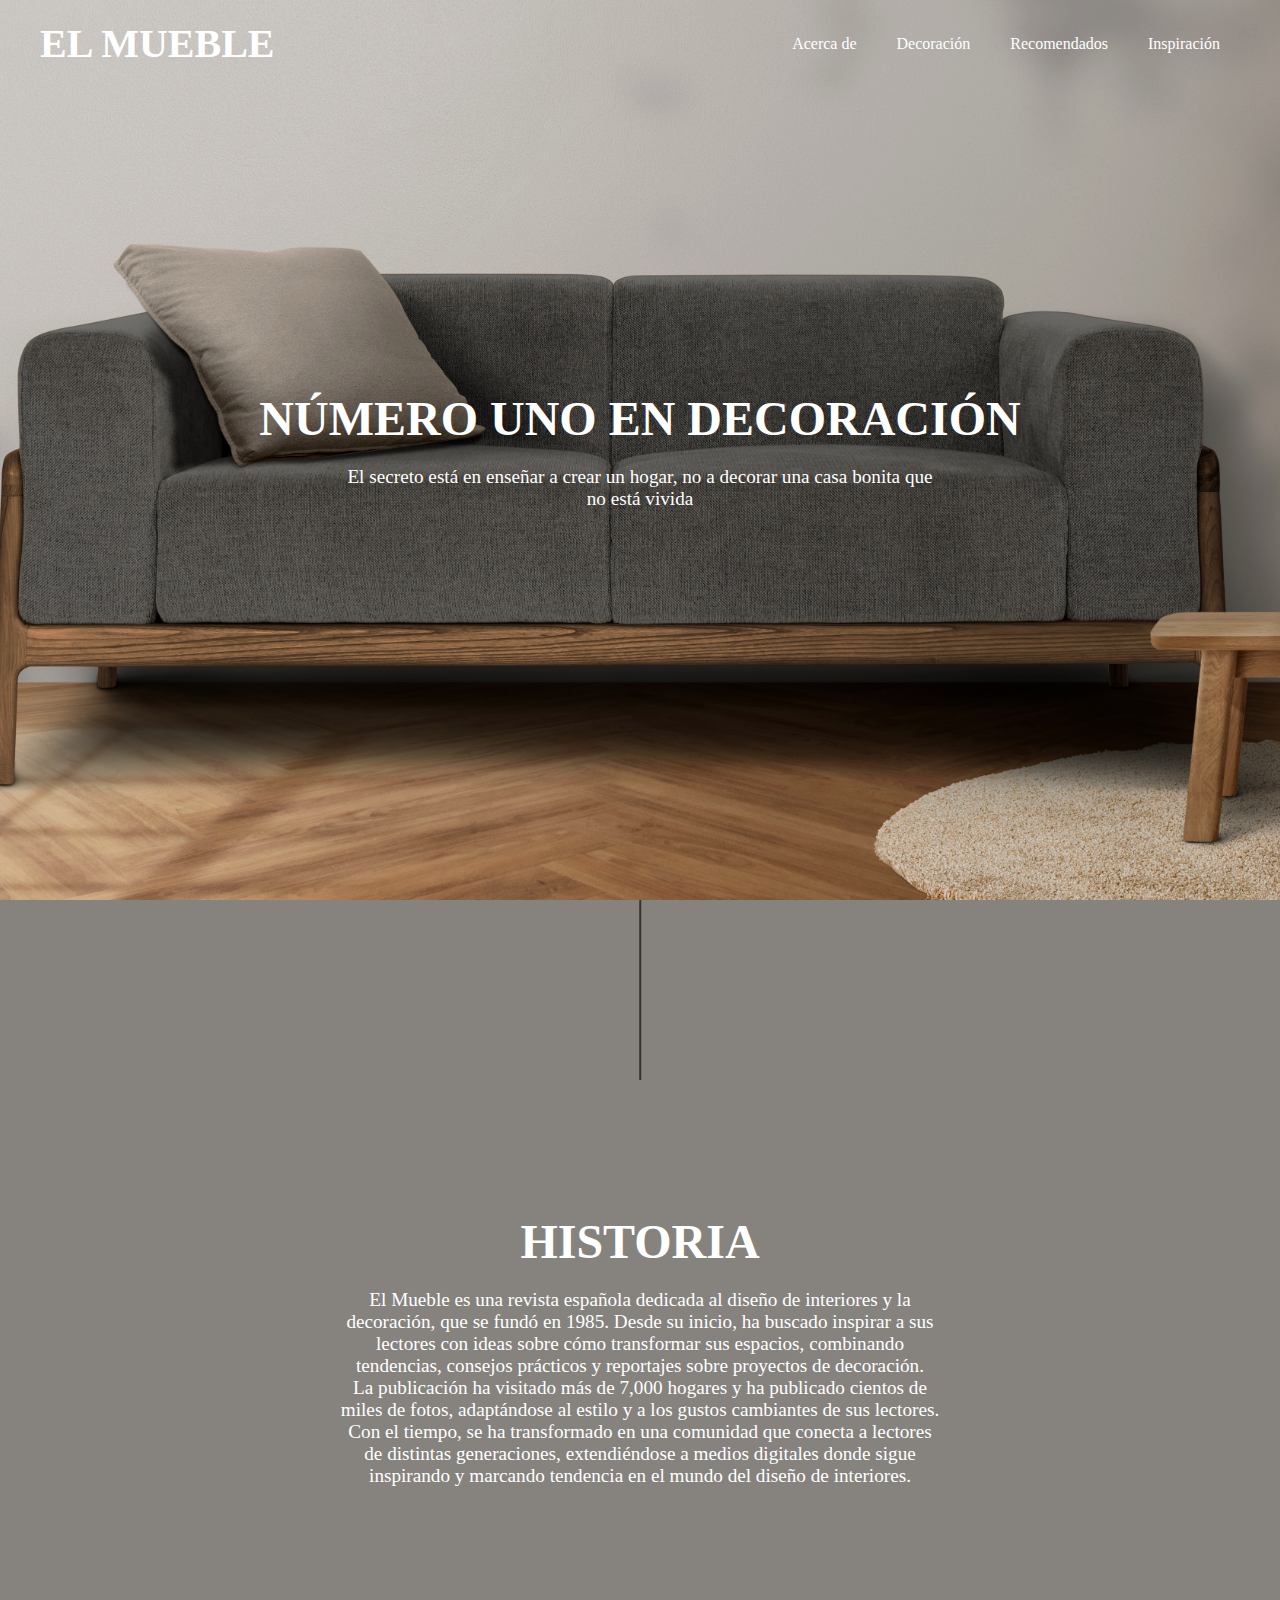
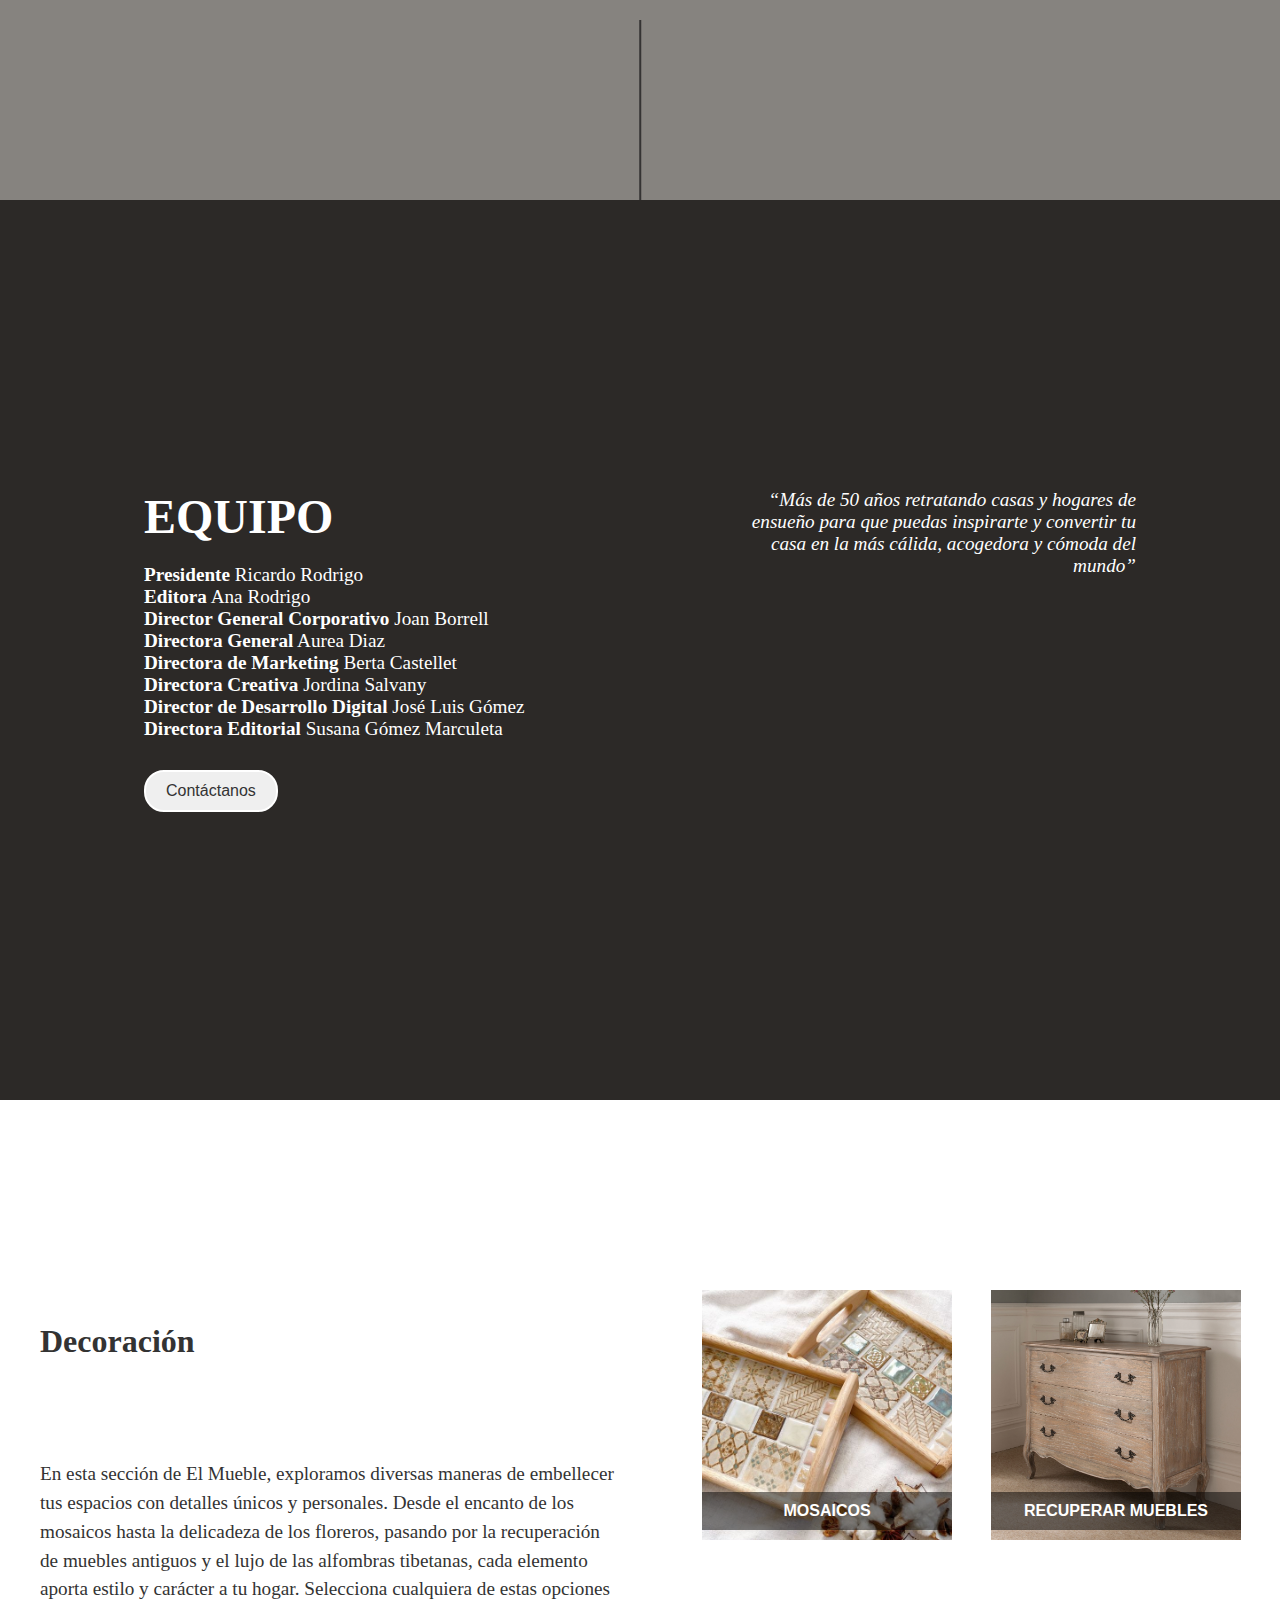
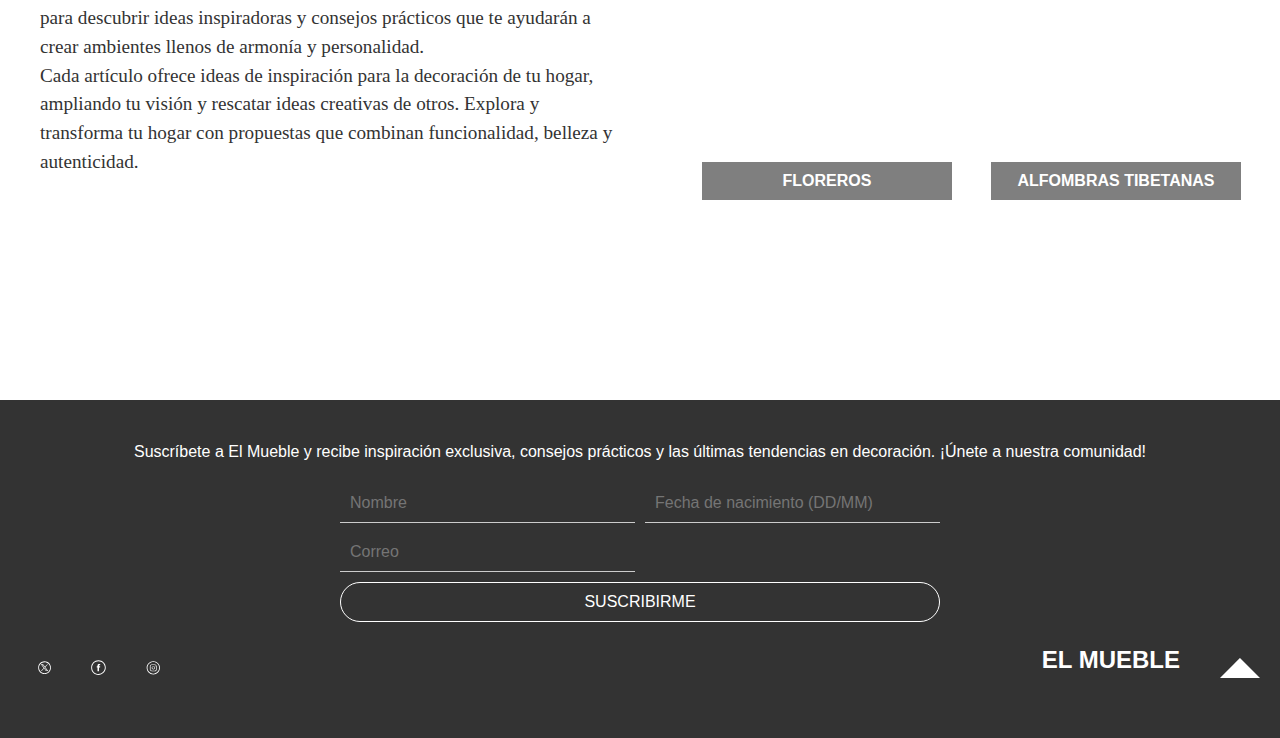
==== commit 504c5bbe: "Entrega final" ====
--- a/index.html
+++ b/index.html
@@ -7,9 +7,6 @@
     <link rel="preconnect" href="https://fonts.googleapis.com">
     <link rel="preconnect" href="https://fonts.gstatic.com" crossorigin>
     <link href="https://fonts.googleapis.com/css2?family=Alegreya:ital,wght@0,400..900;1,400..900&family=Dancing+Script:wght@400..700&family=Montserrat:ital,wght@0,100..900;1,100..900&family=Playfair:ital,opsz,wght@0,5..1200,300..900;1,5..1200,300..900&display=swap" rel="stylesheet">
-    <link rel="preconnect" href="https://fonts.googleapis.com">
-    <link rel="preconnect" href="https://fonts.gstatic.com" crossorigin>
-    <link href="https://fonts.googleapis.com/css2?family=Alegreya:ital,wght@0,400..900;1,400..900&family=Dancing+Script:wght@400..700&family=Montserrat:ital,wght@0,100..900;1,100..900&family=Playfair:ital,opsz,wght@0,5..1200,300..900;1,5..1200,300..900&family=Roboto:ital,wght@0,100;0,300;0,400;0,500;0,700;0,900;1,100;1,300;1,400;1,500;1,700;1,900&display=swap" rel="stylesheet">
     <link rel="stylesheet" href="styles.css">
     <style>
         /* Desplazamiento suave */
@@ -34,29 +31,18 @@
             <!-- Enlaces del menú -->
             <ul class="nav-links">
                 <li><a href="#acerca-de">Acerca de</a></li>
-                <li><a href="#decoracion">Decoración</a>
+                <li><a href="#Decoracion">Decoración</a>
                     <!-- Submenú de Decoración -->
                     <ul class="submenu">
-                        <li><a href="#decoracion-modernista">Modernista</a></li>
-                        <li><a href="#decoracion-clasica">Clásica</a></li>
-                        <li><a href="#decoracion-contemporanea">Contemporánea</a></li>
+                        <li><a href="mosaicos.html">Mosaicos</a></li> <!-- Corregido -->
+                        <li><a href="recuperarmuebles.html">Recuperar muebles</a></li> <!-- Corregido -->
+                        <li><a href="floreros.html">Floreros</a></li> <!-- Corregido -->
+                        <li><a href="alfombras.html">Alfombras Tibetanas</a></li> <!-- Corregido -->
                     </ul>
                 </li>
-                <li><a href="#Recomendados">Recomendados</a>
-                    <!-- Submenú de Inspiración -->
-                    <ul class="submenu">
-                        <li><a href="#inspiracion-paisajismo">Paisajismo</a></li>
-                        <li><a href="#inspiracion-arte">Arte</a></li>
-                        <li><a href="#inspiracion-escultura">Escultura</a></li>
-                    </ul>
+                <li><a href="recomendados.html">Recomendados</a></li> <!-- Corregido -->
                 </li>
-                <li><a href="#inspiracion">Inspiración</a>
-                    <!-- Submenú de Recomendados -->
-                    <ul class="submenu">
-                        <li><a href="#recomendados-muebles">Muebles</a></li>
-                        <li><a href="#recomendados-accesorios">Accesorios</a></li>
-                        <li><a href="#recomendados-tendencias">Tendencias</a></li>
-                    </ul>
+                <li><a href="inspiracion.html">Inspiración</a></li> <!-- Corregido -->
                 </li>
             </ul>
         </nav>
@@ -129,24 +115,54 @@
     <div class="texto-izquierda">
         <h2>Decoración</h2>
         <p>En esta sección de El Mueble, exploramos diversas maneras de embellecer tus espacios con detalles únicos y personales. Desde el encanto de los mosaicos hasta la delicadeza de los floreros, pasando por la recuperación de muebles antiguos y el lujo de las alfombras tibetanas, cada elemento aporta estilo y carácter a tu hogar. Selecciona cualquiera de estas opciones para descubrir ideas inspiradoras y consejos prácticos que te ayudarán a crear ambientes llenos de armonía y personalidad.</p>
-        <p>Cada artículo ofrece no solo recomendaciones decorativas, sino también una guía para expresar tu propio estilo a través de cada espacio. Explora y transforma tu hogar con propuestas que combinan funcionalidad, belleza y autenticidad.</p>
+        <p>Cada artículo ofrece ideas de inspiración para la decoración de tu hogar, ampliando tu visión y rescatar ideas creativas de otros. Explora y transforma tu hogar con propuestas que combinan funcionalidad, belleza y autenticidad.</p>
     </div>
     <div class="cuadrados-derecha">
-        <div class="cuadrado" style="background-image: url('imagenes/MOSAICOS.1.jpg');">
+        <a href="mosaicos.html" class="cuadrado" style="background-image: url('imagenes/MOSAICOS.1.jpg');">
             <span>MOSAICOS</span>
-        </div>
-        <div class="cuadrado" style="background-image: url('imagenes/RECUPERARMUEBLES.1.jpg');">
+        </a>
+        <a href="recuperarmuebles.html" class="cuadrado" style="background-image: url('imagenes/RECUPERARMUEBLES.1.jpg');">
             <span>RECUPERAR MUEBLES</span>
-        </div>
-        <div class="cuadrado" style="background-image: url('imagenes/FLOREROS.1.jpg');">
+        </a>
+        <a href="floreros.html" class="cuadrado" style="background-image: url('imagenes/FLOREROS.1.jpg');">
             <span>FLOREROS</span>
-        </div>
-        <div class="cuadrado" style="background-image: url('imagenes/ALFOMBRAS.1.jpg');">
+        </a>
+        <a href="alfombras.html" class="cuadrado" style="background-image: url('imagenes/ALFOMBRAS.1.jpg');">
             <span>ALFOMBRAS TIBETANAS</span>
-        </div>
+        </a>
     </div>
 </section>
 
 
+<footer id="footer" class="footer">
+    <div class="footer-contenido">
+        <p>Suscríbete a El Mueble y recibe inspiración exclusiva, consejos prácticos y las últimas tendencias en decoración. ¡Únete a nuestra comunidad!</p>
+        
+        <!-- Formulario de Suscripción -->
+        <form class="suscripcion-formulario">
+            <input type="text" placeholder="Nombre" required>
+            <input type="text" placeholder="Fecha de nacimiento (DD/MM)" required>
+            <input type="email" placeholder="Correo" required>
+            <button type="submit">SUSCRIBIRME</button>
+        </form>
+        
+        <!-- Iconos de redes sociales y logo con flecha -->
+        <div class="footer-extra">
+            <!-- Iconos de redes sociales -->
+            <div class="redes-sociales">
+                <a href="https://x.com/ElMueble" target="_blank" aria-label="Twitter"><img src="REDES SOCIALES_Mesa de trabajo 1-02.svg" alt="Twitter"></a>
+                <a href="https://www.facebook.com/RevistaElMueble" target="_blank" aria-label="Facebook"><img src="REDES SOCIALES_Mesa de trabajo 1-03.svg" alt="Facebook"></a>
+                <a href="https://www.instagram.com/el_mueble" target="_blank" aria-label="Instagram"><img src="REDES SOCIALES_Mesa de trabajo 1-01.svg" alt="Instagram"></a>
+            </div>
+            
+            <!-- Logo y flecha para subir al inicio -->
+            <div class="footer-logo">
+                <p>EL MUEBLE</p>
+                <a href="#top" class="subir"><img src="FLECHA.svg" alt="Subir"></a>
+            </div>
+        </div>
+    </div>
+</footer>
+
 </body>
-</html>
+</html>--- a/styles.css
+++ b/styles.css
@@ -7,7 +7,7 @@
     --button-text-hover: black;
     --font-family-primary: 'Arial', sans-serif;
     --font-family-secondary: 'Playfair Display', serif;
-    --font-size-h1: 4rem;
+    --font-size-h1: 3rem;
     --font-size-h2: 2rem;
     --font-size-p: 1.2rem;
 }
@@ -66,10 +66,12 @@
     border: 2px solid var(--primary-color);
     padding: 10px 20px;
     border-radius: 20px;
-    color: var(--primary-color);
+    color: var(--secondary-color);
+    margin-top: 30px;
     font-size: 1rem;
     cursor: pointer;
     transition: 0.3s;
+   
 }
 
 .shop-now a:hover, .btn-contact:hover, .mensaje-exito button:hover {
@@ -77,6 +79,8 @@
     color: var(--button-text-hover);
     transform: scale(1.05);
 }
+
+
 
 /* HERO SECTION */
 .hero-section {
@@ -123,7 +127,7 @@
 .acerca-de {
     height: 100vh;
     padding: 50px 20px;
-    background-color: #f4f4f4;
+    background-color: #86837f;
     display: flex;
     justify-content: center;
     align-items: center;
@@ -229,7 +233,7 @@
 
 /* TERCERA SECCIÓN */
 .tercera-seccion {
-    background-color: #8e715c;
+    background-color: #2c2927;
     color: white;
     height: 100vh;
     display: flex;
@@ -401,4 +405,108 @@
     position: absolute;
     bottom: 10px;
     width: 100%;
+}
+.footer {
+    background-color: #333;
+    color: #fff;
+    padding: 40px 20px;
+    text-align: center;
+}
+
+.footer-contenido p {
+    margin-bottom: 20px;
+    font-size: 1em;
+    line-height: 1.5;
+}
+
+/* Formulario de Suscripción */
+.suscripcion-formulario {
+    display: grid;
+    grid-template-columns: repeat(2, 1fr);
+    gap: 10px;
+    margin: 20px auto;
+    max-width: 600px;
+}
+
+.suscripcion-formulario input[type="text"],
+.suscripcion-formulario input[type="email"] {
+    padding: 10px;
+    border: none;
+    border-bottom: 1px solid #ccc;
+    background: none;
+    color: #fff;
+    font-size: 1em;
+}
+
+.suscripcion-formulario button {
+    grid-column: span 2;
+    padding: 10px 30px;
+    color: #fff;
+    background: none;
+    border: 1px solid #fff;
+    border-radius: 20px;
+    cursor: pointer;
+    font-size: 1em;
+}
+
+.suscripcion-formulario button:hover {
+    background-color: #555;
+}
+
+/* Iconos de redes sociales */
+.footer-extra {
+    display: flex;
+    justify-content: space-between;
+    align-items: center;
+    margin-top: 20px;
+}
+
+.redes-sociales a {
+    margin: 0 10px;
+    display: inline-block;
+}
+
+.redes-sociales img {
+    width: 30px;
+    height: 24px;
+    size: 3Opx;
+}
+
+/* Logo y flecha de subir */
+.footer-logo {
+    display: flex;
+    align-items: center;
+    gap: 40px;
+}
+
+.footer-logo p {
+    font-size: 1.5em;
+    font-weight: bold;
+}
+
+.subir img {
+    width: 40px;
+    height: 40px;
+    cursor: pointer;
+}
+
+/* Ajustes Responsivos */
+@media (max-width: 768px) {
+    .suscripcion-formulario {
+        grid-template-columns: 1fr;
+    }
+    
+    .footer-extra {
+        flex-direction: column;
+        gap: 20px;
+    }
+}
+
+.submenu {
+    display: none;
+}
+
+/* Estilo cuando el submenú está activo */
+.submenu.active {
+    display: block;
 }